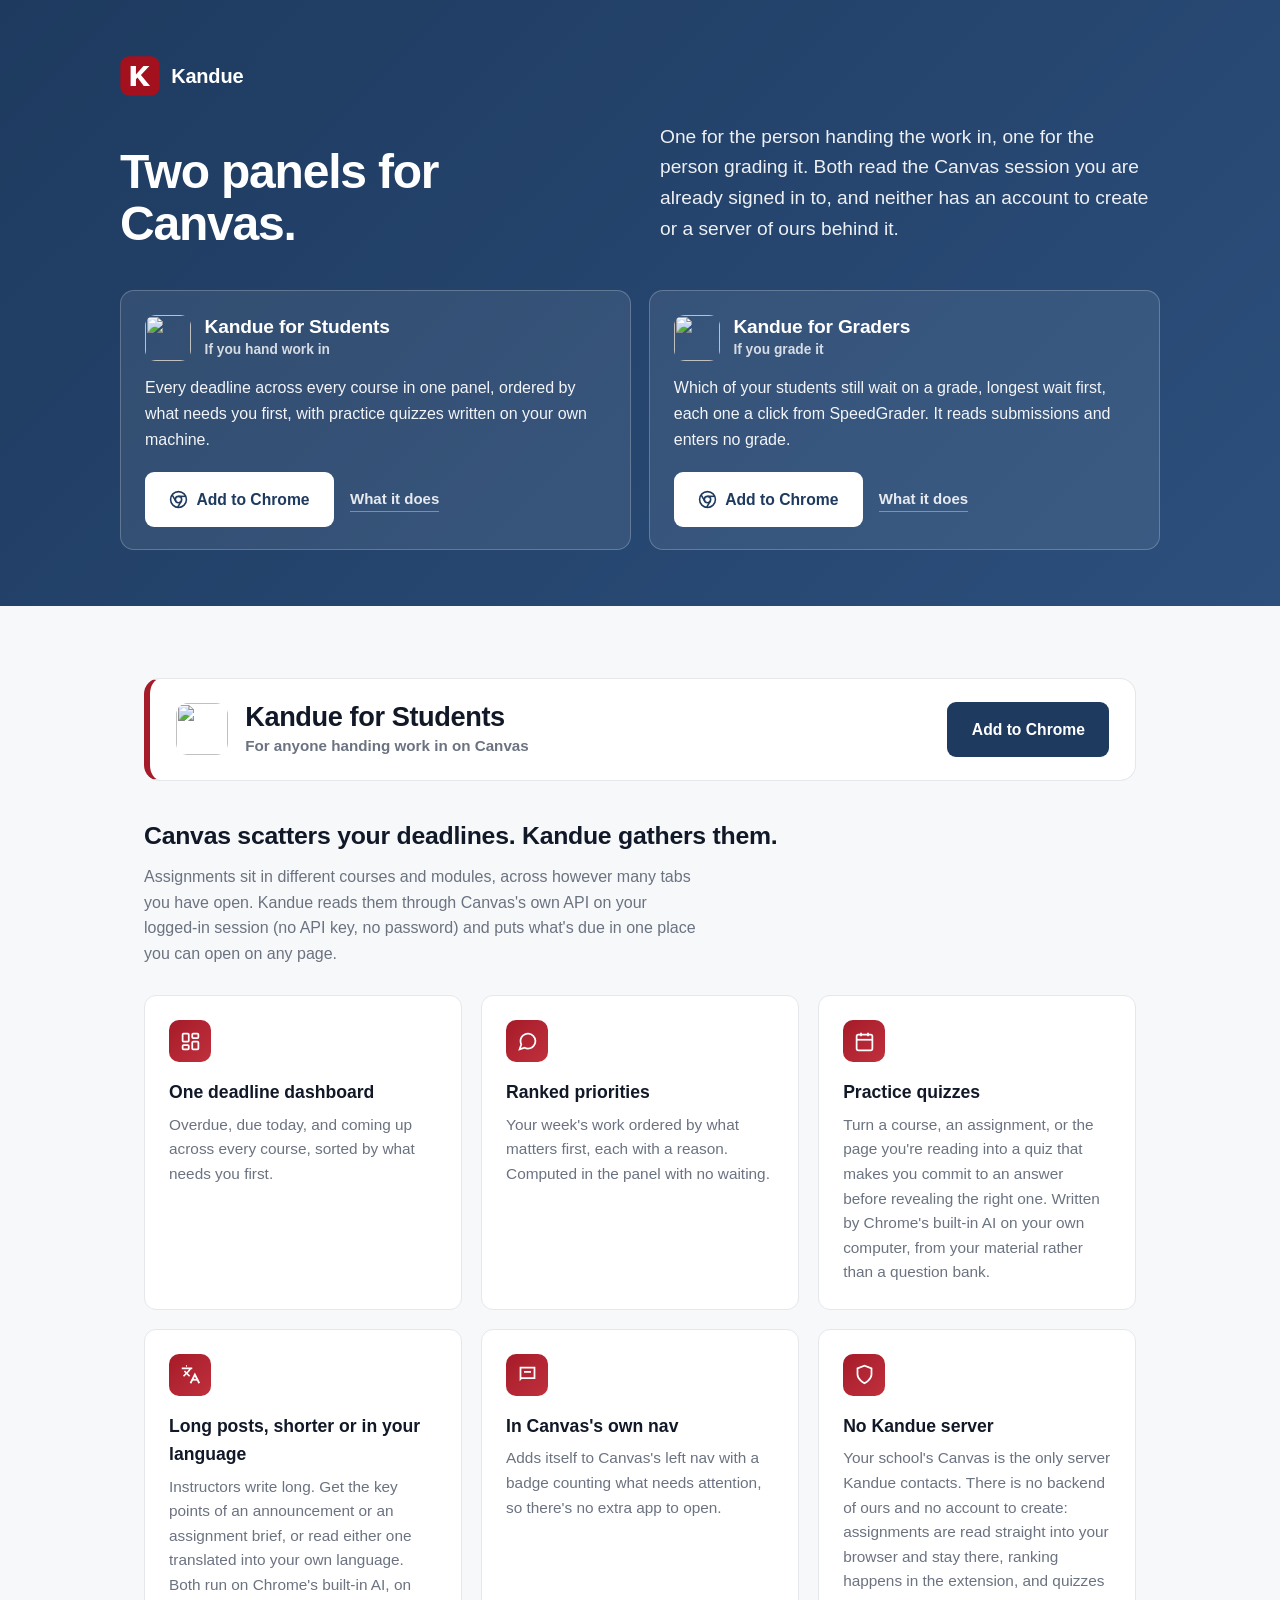
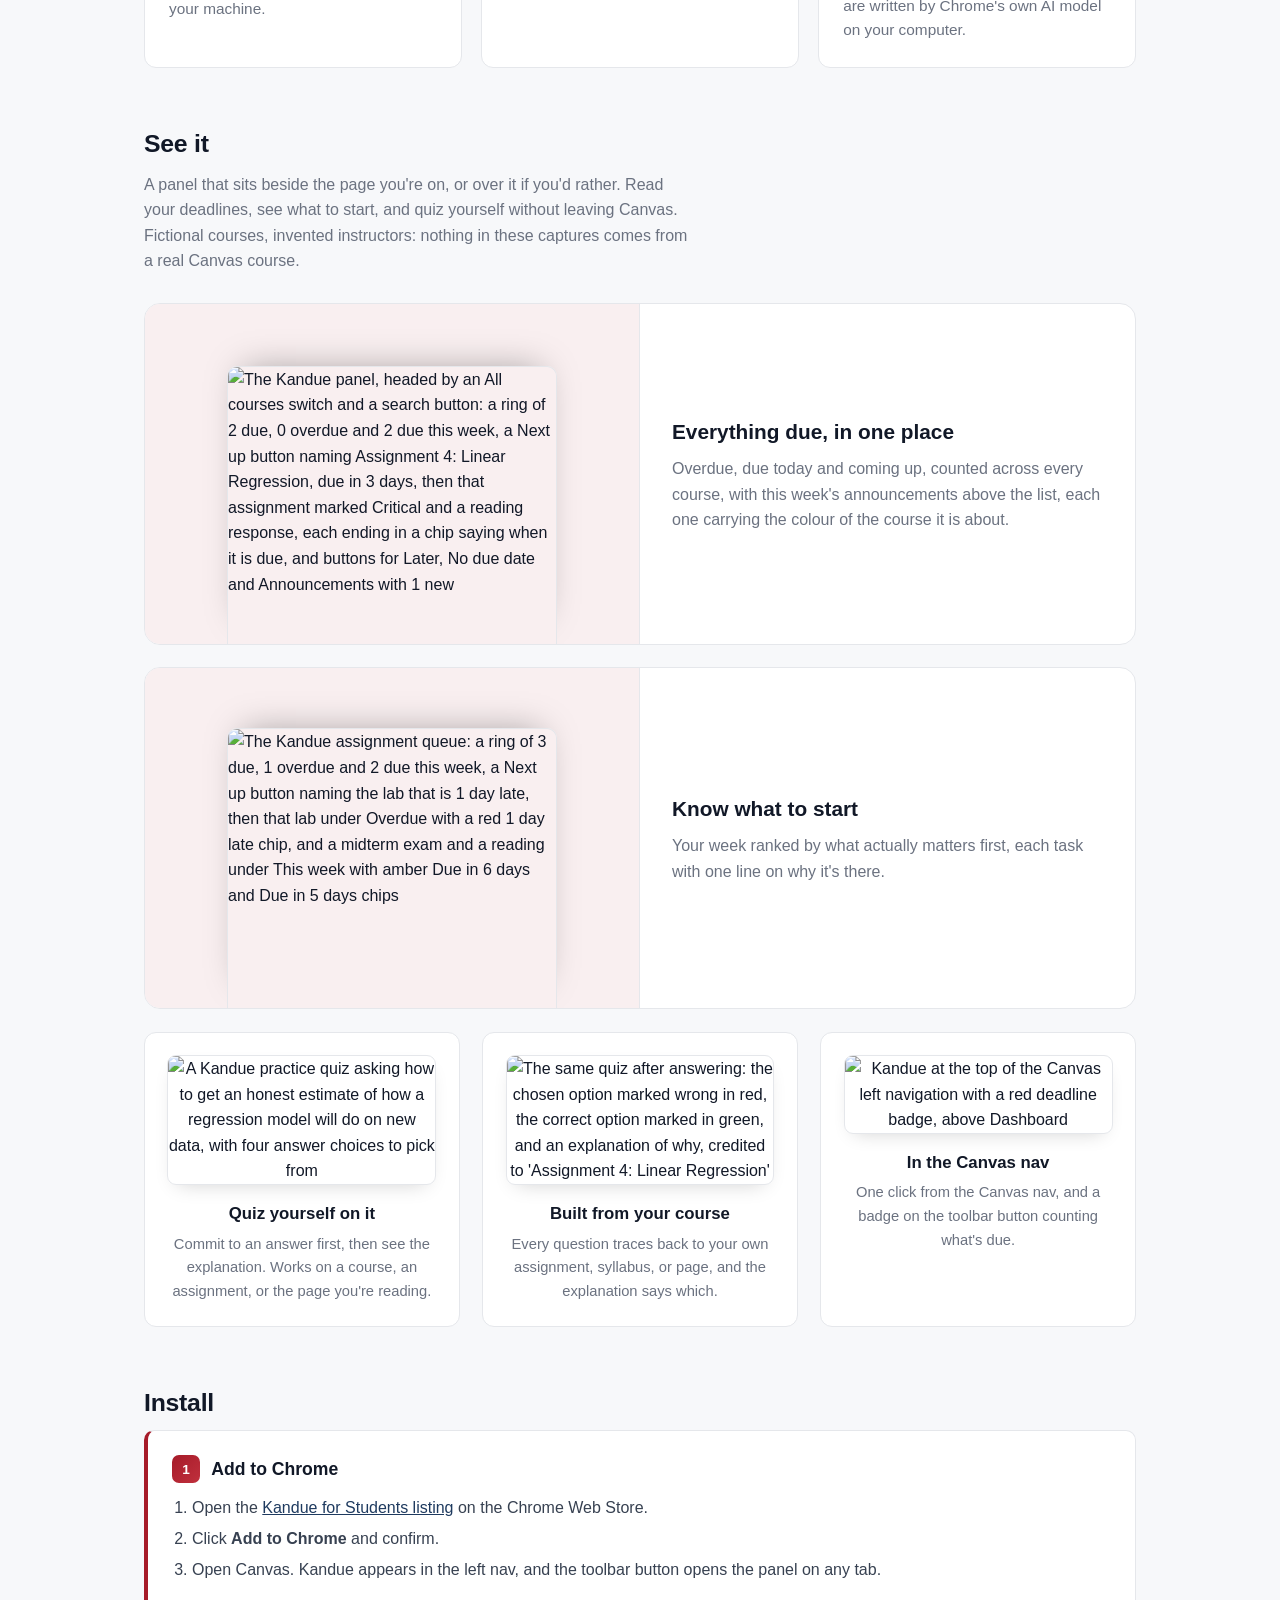
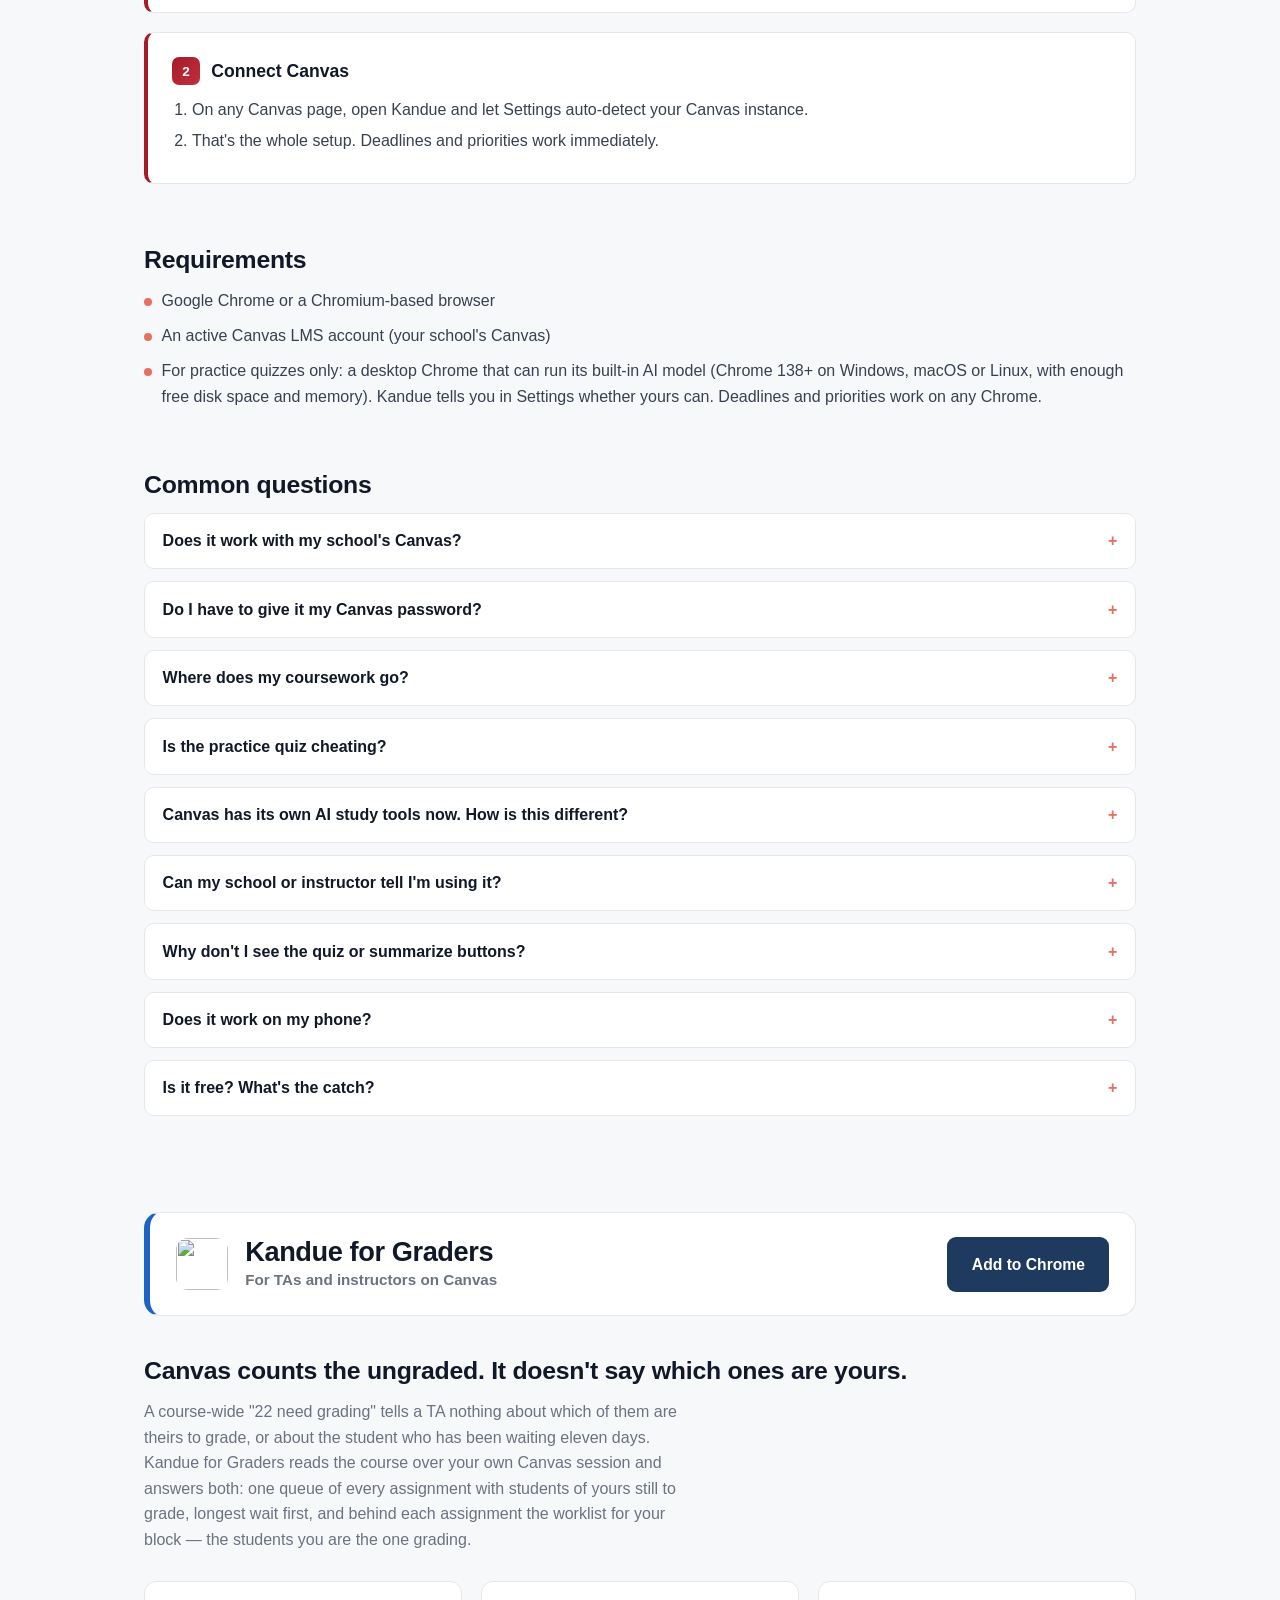
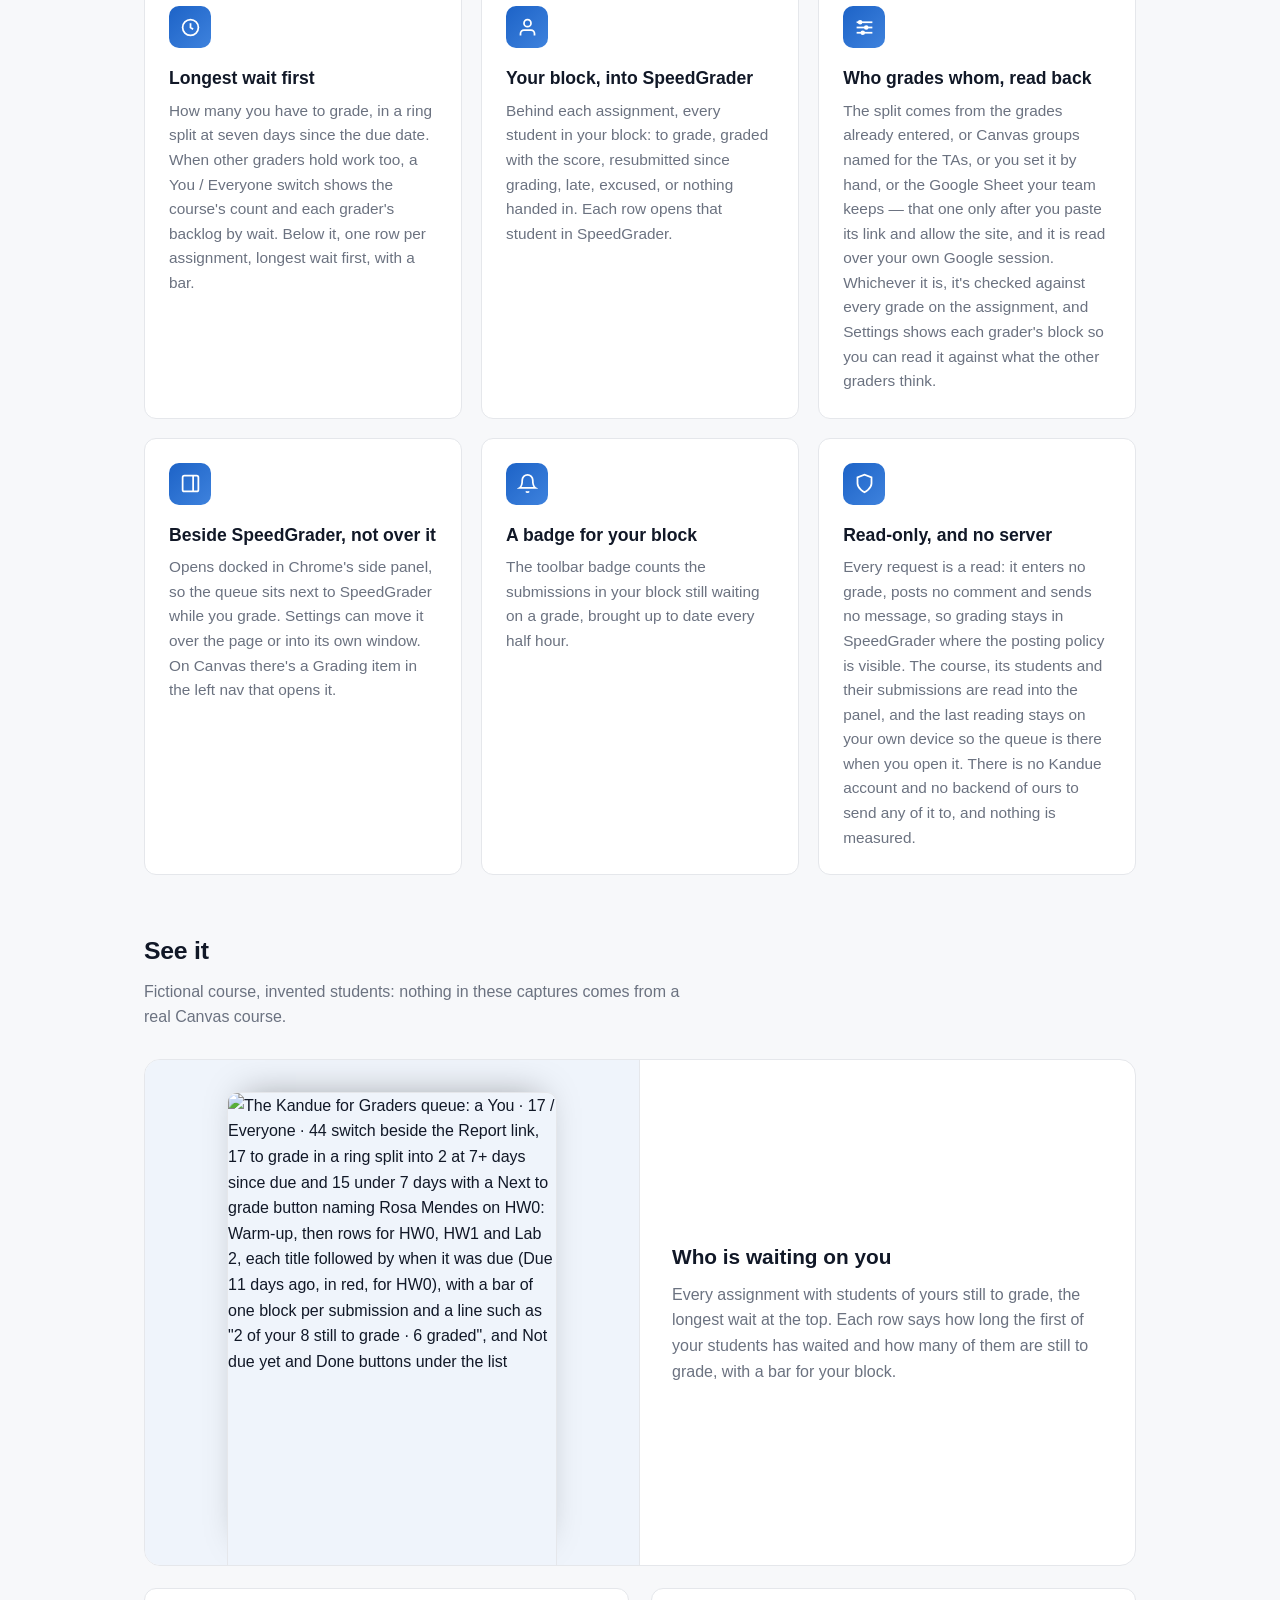
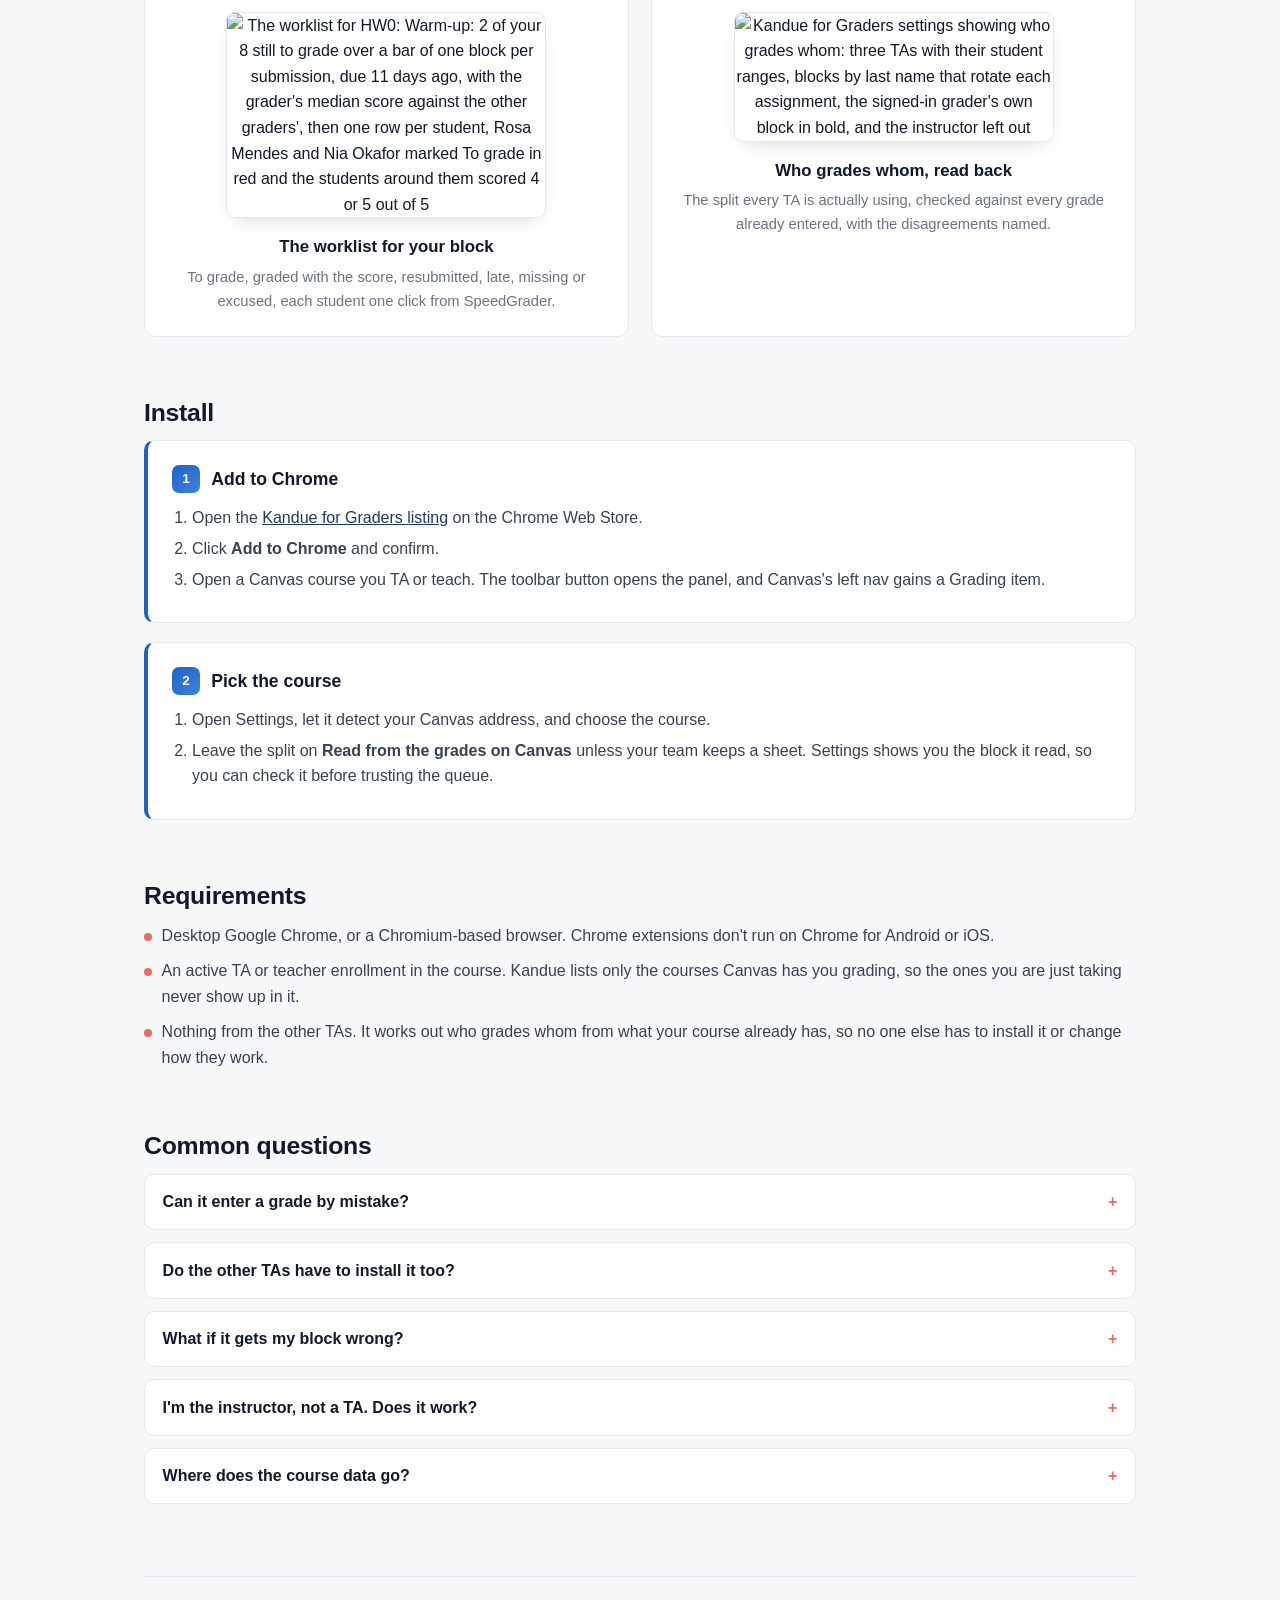
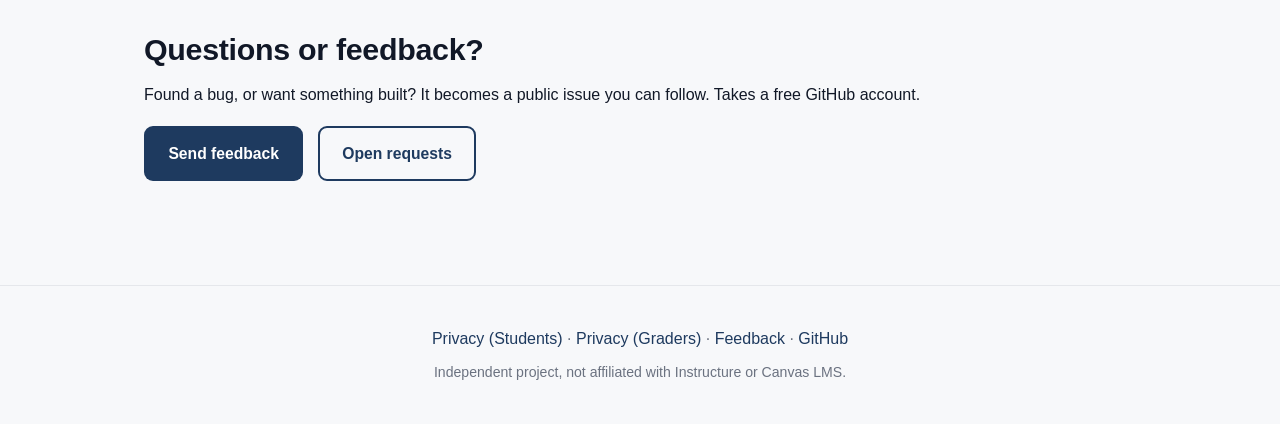
==== docs/index.html @ 6c942c45 "Kandue's own mark is a K, beside the two product caps Co-Authored-By: Claude Opus 5.5 <noreply@anthr" ====
<!DOCTYPE html>
<html lang="en">
<head>
    <meta charset="UTF-8">
    <meta name="viewport" content="width=device-width, initial-scale=1.0">
    <title>Kandue: two panels for Canvas</title>
    <meta name="description" content="Two Chrome extensions for Canvas LMS. Kandue for Students puts every deadline in one panel, ranked, with practice quizzes written by Chrome's built-in AI on your own machine. Kandue for Graders shows a TA which students still wait on a grade, longest wait first. No signup, no API key, and no server of ours.">
    <!-- The family mark, not a product icon: using either product's icon as the
         site's makes the other one the guest. It is a K on the #A3111F both
         store icons ship on; the cap alone read as the students icon.

         SVG first: the PNG is a 128px render of the same file, kept for
         browsers that will not take an SVG favicon, where a 16px tab icon
         downscaled from 128 is a haze either way. -->
    <link rel="icon" href="icon-family.svg?v=9" type="image/svg+xml">
    <link rel="icon" href="icon-family.png?v=9" type="image/png">

    <!-- Social sharing -->
    <meta property="og:type" content="website">
    <meta property="og:title" content="Kandue: two panels for Canvas">
    <meta property="og:description" content="One panel for the student handing work in, one for the TA grading it. Both read your own Canvas session, with no account to create and no server of ours.">
    <!-- og:image must be absolute: scrapers resolve it with no base document, so a
         bare filename silently yields a preview card with no image.
         It is an authored 1200x630 card carrying both panels, not a screenshot:
         scrapers crop to about 1.91:1, so the portrait ss1.png that was here
         previewed as a centre band of the students panel and the site carries
         two products. Regenerate with scripts/site-assets.sh, beside the panel
         captures. -->
    <meta property="og:image" content="https://kandue.app/og-card.png?v=2">
    <meta property="og:image:width" content="1200">
    <meta property="og:image:height" content="630">
    <meta property="og:image:alt" content="The Kandue for Students panel beside the Kandue for Graders panel, under the line: Two panels for Canvas">
    <meta property="og:url" content="https://kandue.app/">
    <meta name="twitter:card" content="summary_large_image">

    <link rel="stylesheet" href="motion.css">
    <style>
        :root {
            --navy: #1E3A5F;
            --navy-2: #2C4F7C;
            --coral: #E86F5F;
            --ink: #111827;
            --muted: #6B7280;
            --line: #E5E7EB;
            --bg: #F7F8FA;
            --card: #FFFFFF;
            --grad: linear-gradient(135deg, #1E3A5F 0%, #2C4F7C 100%);
            /* The two products are told apart by their own icons in the store and
               in Chrome's toolbar, so the page uses the same two colours as its
               only product-level distinction: everything else stays shared, which
               is the true thing about them. */
            --students: #A61B29;
            --graders: #1D63C7;
        }
        * { margin: 0; padding: 0; box-sizing: border-box; }
        html { scroll-behavior: smooth; }
        body {
            font-family: -apple-system, BlinkMacSystemFont, 'Segoe UI', Roboto, 'Helvetica Neue', Arial, sans-serif;
            line-height: 1.6;
            color: var(--ink);
            background: var(--bg);
            -webkit-font-smoothing: antialiased;
        }
        a { color: var(--navy); }
        :focus-visible { outline: 3px solid var(--coral); outline-offset: 2px; border-radius: 4px; }

        /* ── Hero ─────────────────────────────────────────────── */
        .hero {
            background: var(--grad);
            color: #fff;
            padding: 3.5rem 1.5rem 3.5rem;
        }
        .hero-inner { max-width: 1040px; margin: 0 auto; }
        /* Headline and lede share the width rather than stacking in the left
           half, which left the top right of the band empty. */
        .hero-top { display: grid; grid-template-columns: 1fr 1fr; gap: 2.5rem; align-items: end; }
        .brand { display: flex; align-items: center; gap: 0.7rem; margin-bottom: 1.6rem; }
        /* No border-radius: the mark carries its own corners (28 of 128, so 8.75px
           here) and a CSS clip over them cuts the same curve twice. */
        .brand img { width: 40px; height: 40px; }
        .brand span { font-size: 1.25rem; font-weight: 800; letter-spacing: -0.01em; }
        .hero h1 {
            font-size: 3rem;
            font-weight: 800;
            line-height: 1.08;
            letter-spacing: -0.025em;
        }
        .hero .lede { font-size: 1.2rem; opacity: 0.92; max-width: 46ch; padding-bottom: 0.35rem; }

        /* ── The two products ─────────────────────────────────── */
        /* The page's structure is the split itself: a visitor arrives here from
           one of two store listings and the first thing the page owes them is
           which half is theirs. */
        .chooser {
            display: grid; grid-template-columns: 1fr 1fr; gap: 1.1rem;
            margin-top: 2.5rem;
        }
        .pick {
            background: rgba(255,255,255,0.08);
            border: 1px solid rgba(255,255,255,0.22);
            border-radius: 14px; padding: 1.5rem 1.5rem 1.35rem;
            display: flex; flex-direction: column;
        }
        .pick-top { display: flex; align-items: center; gap: 0.85rem; margin-bottom: 0.9rem; }
        .pick-top img { width: 46px; height: 46px; border-radius: 11px; flex-shrink: 0; }
        .pick-name { font-size: 1.2rem; font-weight: 800; letter-spacing: -0.01em; line-height: 1.25; }
        .pick-who { font-size: 0.86rem; opacity: 0.8; font-weight: 600; }
        .pick-line { font-size: 1rem; opacity: 0.94; margin-bottom: 1.25rem; flex-grow: 1; }
        .pick-cta { display: flex; align-items: center; gap: 1rem; flex-wrap: wrap; }
        .pick-more { color: #fff; opacity: 0.88; font-weight: 600; font-size: 0.94rem; text-decoration: none; border-bottom: 1px solid rgba(255,255,255,0.4); }
        .pick-more:hover { opacity: 1; }

        .cta-buttons { display: flex; gap: 0.9rem; flex-wrap: wrap; }
        .btn {
            display: inline-flex; align-items: center; gap: 0.5rem;
            padding: 0.8rem 1.4rem; border-radius: 9px;
            text-decoration: none; font-weight: 700; font-size: 0.98rem;
            transition: transform 0.15s var(--ease), box-shadow 0.15s var(--ease), background 0.15s var(--ease);
            border: 2px solid transparent;
        }
        .btn-primary { background: #fff; color: var(--navy); }
        .btn-primary:hover { transform: translateY(-2px); box-shadow: 0 10px 24px rgba(0,0,0,0.25); }
        .btn-ghost { background: transparent; color: #fff; border-color: rgba(255,255,255,0.5); }
        .btn-ghost:hover { background: rgba(255,255,255,0.1); }
        .btn-solid { background: var(--navy); color: #fff; }
        .btn-solid:hover { transform: translateY(-2px); box-shadow: 0 10px 24px rgba(30,58,95,0.3); }
        .btn-outline { background: transparent; color: var(--navy); border-color: var(--navy); }
        .btn-outline:hover { background: rgba(30,58,95,0.07); }
        .icon { width: 19px; height: 19px; flex-shrink: 0; }

        /* ── Layout ───────────────────────────────────────────── */
        main { max-width: 1040px; margin: 0 auto; padding: 3rem 1.5rem; }
        .section { margin-bottom: 3.5rem; }
        .section > h3 {
            font-size: 1.55rem; font-weight: 800; letter-spacing: -0.01em;
            margin-bottom: 0.5rem; color: var(--ink);
        }
        .section > .sub { color: var(--muted); margin-bottom: 1.8rem; max-width: 62ch; }

        /* A product's own run of the page, opened by a header band carrying its
           icon and its Add to Chrome, so scrolling never leaves you unsure which
           extension the screenshots below belong to. */
        .product { scroll-margin-top: 1rem; padding-top: 1.5rem; margin-bottom: 4.5rem; }
        .product-head {
            display: flex; align-items: center; gap: 1.1rem; flex-wrap: wrap;
            padding: 1.4rem 1.6rem; border-radius: 16px;
            background: var(--card); border: 1px solid var(--line);
            border-left: 6px solid var(--accent);
            margin-bottom: 2.2rem;
        }
        .product-head img { width: 52px; height: 52px; border-radius: 12px; }
        .product-head .titles { flex-grow: 1; min-width: 14rem; }
        .product-head h2 { font-size: 1.7rem; font-weight: 800; letter-spacing: -0.015em; line-height: 1.2; }
        .product-head .who { color: var(--muted); font-weight: 600; font-size: 0.95rem; }
        /* The accent has to survive the head band scrolling off, or the page has
           nothing below it saying which product's screenshots these are. It
           carries into every badge, step and screenshot field inside the run. */
        #students { --accent: var(--students); --accent-2: #C0303D; }
        #graders  { --accent: var(--graders);  --accent-2: #3E82DD; }
        .product .feature .badge,
        .product .step-badge { background: linear-gradient(135deg, var(--accent) 0%, var(--accent-2) 100%); }
        .product .step { border-left-color: var(--accent); }

        /* ── Features ─────────────────────────────────────────── */
        .features { display: grid; grid-template-columns: repeat(auto-fit, minmax(260px, 1fr)); gap: 1.2rem; }
        .feature {
            background: var(--card); border: 1px solid var(--line);
            border-radius: 12px; padding: 1.5rem;
        }
        .feature .badge {
            width: 42px; height: 42px; border-radius: 10px; background: var(--grad);
            display: flex; align-items: center; justify-content: center; margin-bottom: 1rem;
        }
        .feature .badge svg { width: 21px; height: 21px; color: #fff; }
        .feature h4 { font-size: 1.1rem; font-weight: 700; margin-bottom: 0.4rem; color: var(--ink); }
        .feature p { color: var(--muted); font-size: 0.96rem; }

        /* ── Screenshots ──────────────────────────────────────── */
        /* The capture fills a tinted field and runs off the bottom of it, instead
           of floating in white with the caption centred beside it. A panel
           screenshot is portrait and three lines of caption are not, so matching
           the card's height to the image left about 400px of empty white in
           every one of these. Cropping the foot of a panel costs nothing: the
           .shot cards below show each one whole. */
        .shot-feature {
            display: grid; grid-template-columns: 1fr 1fr; align-items: stretch;
            background: var(--card); border: 1px solid var(--line); border-radius: 16px;
            overflow: hidden; margin-bottom: 1.4rem;
        }
        .shot-media {
            background: var(--bg);
            background: color-mix(in srgb, var(--accent) 7%, #fff);
            border-right: 1px solid var(--line);
            display: flex; align-items: flex-end; justify-content: center;
            padding: 2rem 2rem 0; min-height: 340px;
        }
        .shot-media img {
            width: 100%; max-width: 330px; height: auto; display: block;
            border: 1px solid var(--line); border-bottom: 0;
            border-radius: 10px 10px 0 0;
            box-shadow: 0 -12px 34px -16px rgba(0,0,0,0.35);
        }
        .shot-copy { padding: 2rem; align-self: center; }
        .shot-copy h4 { font-size: 1.3rem; font-weight: 800; margin-bottom: 0.5rem; }
        .shot-copy p { color: var(--muted); }
        .shot-grid { display: grid; grid-template-columns: repeat(auto-fit, minmax(280px, 1fr)); gap: 1.4rem; }
        .shot {
            background: var(--card); border: 1px solid var(--line); border-radius: 12px;
            padding: 1.4rem; text-align: center;
        }
        .shot img { width: 100%; height: auto; max-width: 320px; border-radius: 9px; border: 1px solid var(--line); box-shadow: 0 8px 20px -10px rgba(0,0,0,0.2); }
        .shot h4 { font-size: 1.05rem; font-weight: 700; margin: 1rem 0 0.3rem; }
        .shot p { color: var(--muted); font-size: 0.92rem; }

        /* ── Install ──────────────────────────────────────────── */
        .steps { display: grid; gap: 1.2rem; }
        .step {
            background: var(--card); border: 1px solid var(--line); border-left: 4px solid var(--navy);
            border-radius: 10px; padding: 1.5rem;
        }
        .step h4 { display: flex; align-items: center; gap: 0.7rem; font-size: 1.1rem; margin-bottom: 0.7rem; }
        .step-badge {
            display: inline-flex; align-items: center; justify-content: center;
            width: 28px; height: 28px; background: var(--grad); color: #fff;
            border-radius: 7px; font-size: 0.85rem; font-weight: 800; flex-shrink: 0;
        }
        .step ol { margin-left: 1.25rem; color: #374151; }
        .step ol li { margin-bottom: 0.35rem; }
        .step code {
            background: var(--bg); padding: 0.15rem 0.45rem; border-radius: 5px;
            font-family: ui-monospace, 'SF Mono', Monaco, monospace; font-size: 0.85rem;
            color: var(--navy); border: 1px solid var(--line);
        }

        .faq { display: grid; gap: 0.75rem; }
        .faq details { border: 1px solid #e5e7eb; border-radius: 10px; background: #fff; }
        .faq summary { cursor: pointer; padding: 0.9rem 1.1rem; font-weight: 600; color: #111827; list-style: none; }
        .faq summary::-webkit-details-marker { display: none; }
        .faq summary::after { content: "+"; float: right; color: var(--coral); font-weight: 700; }
        .faq details[open] summary::after { content: "\2212"; }
        .faq details[open] summary { border-bottom: 1px solid #f3f4f6; }
        .faq p { padding: 0.9rem 1.1rem; margin: 0; color: #374151; }
        .req { list-style: none; display: grid; gap: 0.6rem; }
        .req li { display: flex; align-items: flex-start; gap: 0.6rem; color: #374151; }
        /* Top-aligned, not centred: these items wrap to two lines, and a dot
           floating beside the middle of a wrapped line reads as unattached. */
        .req li::before { content: ""; width: 8px; height: 8px; border-radius: 50%; background: var(--coral); flex-shrink: 0; margin-top: 0.62em; }

        .closing { border-top: 1px solid var(--line); padding-top: 3rem; }
        .closing h2 { font-size: 1.9rem; font-weight: 800; letter-spacing: -0.01em; margin-bottom: 0.5rem; }

        .footer { text-align: center; padding: 2.5rem 1.5rem; color: var(--muted); border-top: 1px solid var(--line); }
        .footer a { color: var(--navy); text-decoration: none; }
        .footer a:hover { text-decoration: underline; }
        .footer .disclaimer { margin-top: 0.6rem; font-size: 0.88rem; }

        @media (max-width: 820px) {
            .hero h1 { font-size: 2.2rem; }
            .hero-top { grid-template-columns: 1fr; gap: 1rem; align-items: start; }
            .chooser { grid-template-columns: 1fr; }
            .shot-feature { grid-template-columns: 1fr; }
            .shot-media { border-right: 0; border-bottom: 1px solid var(--line); }
            .product-head { padding: 1.2rem; }
        }
        @media (prefers-reduced-motion: reduce) {
            html { scroll-behavior: auto; }
            * { transition: none !important; }
        }
    </style>
</head>
<body>
    <header class="hero">
        <div class="hero-inner">
            <div class="brand">
                <!-- ?v=1 is a cache key, not a version: Cloudflare had cached a 404
                     for this path from before the file existed, with a four-hour TTL, so
                     the first deploy that referenced it served a broken mark to everyone.
                     A new asset here needs a new query, or a purge. -->
                <img src="icon-family.svg?v=9" alt="" width="40" height="40">
                <span>Kandue</span>
            </div>
            <div class="hero-top">
                <h1>Two panels for Canvas.</h1>
                <p class="lede">One for the person handing the work in, one for the person grading it. Both read the Canvas session you are already signed in to, and neither has an account to create or a server of ours behind it.</p>
            </div>

            <div class="chooser">
                <div class="pick">
                    <div class="pick-top">
                        <img src="icon.png?v=4" alt="" width="46" height="46">
                        <div>
                            <div class="pick-name">Kandue for Students</div>
                            <div class="pick-who">If you hand work in</div>
                        </div>
                    </div>
                    <p class="pick-line">Every deadline across every course in one panel, ordered by what needs you first, with practice quizzes written on your own machine.</p>
                    <div class="pick-cta">
                        <a class="btn btn-primary" href="https://chromewebstore.google.com/detail/plodbfednbjngcmckbcilgpkhgijgado">
                            <svg class="icon" viewBox="0 0 24 24" fill="none" stroke="currentColor" stroke-width="2"><circle cx="12" cy="12" r="10"></circle><circle cx="12" cy="12" r="4"></circle><line x1="21.17" y1="8" x2="12" y2="8"></line><line x1="3.95" y1="6.06" x2="8.54" y2="14"></line><line x1="10.88" y1="21.94" x2="15.46" y2="14"></line></svg>
                            Add to Chrome
                        </a>
                        <a class="pick-more" href="#students">What it does</a>
                    </div>
                </div>

                <div class="pick">
                    <div class="pick-top">
                        <img src="icon-graders.png?v=6" alt="" width="46" height="46">
                        <div>
                            <div class="pick-name">Kandue for Graders</div>
                            <div class="pick-who">If you grade it</div>
                        </div>
                    </div>
                    <p class="pick-line">Which of your students still wait on a grade, longest wait first, each one a click from SpeedGrader. It reads submissions and enters no grade.</p>
                    <div class="pick-cta">
                        <a class="btn btn-primary" href="https://chromewebstore.google.com/detail/jimgnnnfaicmhhjlpgdejbnajbhjokdp">
                            <svg class="icon" viewBox="0 0 24 24" fill="none" stroke="currentColor" stroke-width="2"><circle cx="12" cy="12" r="10"></circle><circle cx="12" cy="12" r="4"></circle><line x1="21.17" y1="8" x2="12" y2="8"></line><line x1="3.95" y1="6.06" x2="8.54" y2="14"></line><line x1="10.88" y1="21.94" x2="15.46" y2="14"></line></svg>
                            Add to Chrome
                        </a>
                        <a class="pick-more" href="#graders">What it does</a>
                    </div>
                </div>
            </div>
        </div>
    </header>

    <main>
        <!-- ══ Kandue for Students ══════════════════════════════ -->
        <div class="product" id="students">
            <div class="product-head">
                <img src="icon.png?v=4" alt="" width="52" height="52">
                <div class="titles">
                    <h2>Kandue for Students</h2>
                    <div class="who">For anyone handing work in on Canvas</div>
                </div>
                <a class="btn btn-solid" href="https://chromewebstore.google.com/detail/plodbfednbjngcmckbcilgpkhgijgado">Add to Chrome</a>
            </div>

            <section class="section">
                <h3>Canvas scatters your deadlines. Kandue gathers them.</h3>
                <p class="sub">Assignments sit in different courses and modules, across however many tabs you have open. Kandue reads them through Canvas's own API on your logged-in session (no API key, no password) and puts what's due in one place you can open on any page.</p>
                <div class="features">
                    <div class="feature">
                        <div class="badge"><svg viewBox="0 0 24 24" fill="none" stroke="currentColor" stroke-width="2"><rect x="3" y="3" width="7" height="9" rx="1"></rect><rect x="14" y="3" width="7" height="5" rx="1"></rect><rect x="14" y="12" width="7" height="9" rx="1"></rect><rect x="3" y="16" width="7" height="5" rx="1"></rect></svg></div>
                        <h4>One deadline dashboard</h4>
                        <p>Overdue, due today, and coming up across every course, sorted by what needs you first.</p>
                    </div>
                    <div class="feature">
                        <div class="badge"><svg viewBox="0 0 24 24" fill="none" stroke="currentColor" stroke-width="2"><path d="M21 11.5a8.38 8.38 0 0 1-.9 3.8 8.5 8.5 0 0 1-7.6 4.7 8.38 8.38 0 0 1-3.8-.9L3 21l1.9-5.7a8.38 8.38 0 0 1-.9-3.8 8.5 8.5 0 0 1 4.7-7.6 8.38 8.38 0 0 1 3.8-.9h.5a8.48 8.48 0 0 1 8 8v.5z"></path></svg></div>
                        <h4>Ranked priorities</h4>
                        <p>Your week's work ordered by what matters first, each with a reason. Computed in the panel with no waiting.</p>
                    </div>
                    <div class="feature">
                        <div class="badge"><svg viewBox="0 0 24 24" fill="none" stroke="currentColor" stroke-width="2"><rect x="3" y="4" width="18" height="18" rx="2"></rect><line x1="16" y1="2" x2="16" y2="6"></line><line x1="8" y1="2" x2="8" y2="6"></line><line x1="3" y1="10" x2="21" y2="10"></line></svg></div>
                        <h4>Practice quizzes</h4>
                        <p>Turn a course, an assignment, or the page you're reading into a quiz that makes you commit to an answer before revealing the right one. Written by Chrome's built-in AI on your own computer, from your material rather than a question bank.</p>
                    </div>
                    <div class="feature">
                        <div class="badge"><svg viewBox="0 0 24 24" fill="none" stroke="currentColor" stroke-width="2"><path d="M5 8l6 6"></path><path d="M4 14l6-6 2-3"></path><path d="M2 5h12"></path><path d="M7 2h1"></path><path d="M22 22l-5-10-5 10"></path><path d="M14 18h6"></path></svg></div>
                        <h4>Long posts, shorter or in your language</h4>
                        <p>Instructors write long. Get the key points of an announcement or an assignment brief, or read either one translated into your own language. Both run on Chrome's built-in AI, on your machine.</p>
                    </div>
                    <div class="feature">
                        <div class="badge"><svg viewBox="0 0 24 24" fill="none" stroke="currentColor" stroke-width="2"><path d="M4 4h16v12H5.17L4 17.17V4z"></path><line x1="8" y1="9" x2="16" y2="9"></line></svg></div>
                        <h4>In Canvas's own nav</h4>
                        <p>Adds itself to Canvas's left nav with a badge counting what needs attention, so there's no extra app to open.</p>
                    </div>
                    <div class="feature">
                        <div class="badge"><svg viewBox="0 0 24 24" fill="none" stroke="currentColor" stroke-width="2"><path d="M12 22s8-4 8-10V5l-8-3-8 3v7c0 6 8 10 8 10z"></path></svg></div>
                        <h4>No Kandue server</h4>
                        <p>Your school's Canvas is the only server Kandue contacts. There is no backend of ours and no account to create: assignments are read straight into your browser and stay there, ranking happens in the extension, and quizzes are written by Chrome's own AI model on your computer.</p>
                    </div>
                </div>
            </section>

            <section class="section">
                <h3>See it</h3>
                <p class="sub">A panel that sits beside the page you're on, or over it if you'd rather. Read your deadlines, see what to start, and quiz yourself without leaving Canvas. Fictional courses, invented instructors: nothing in these captures comes from a real Canvas course.</p>

                <div class="shot-feature">
                    <!-- ?v= is the edge cache key (see the brand mark): these files were
                         replaced in place, and Cloudflare holds them for four hours. -->
                    <div class="shot-media"><img src="ss1.png?v=17" width="1120" height="946" alt="The Kandue panel, headed by an All courses switch and a search button: a ring of 2 due, 0 overdue and 2 due this week, a Next up button naming Assignment 4: Linear Regression, due in 3 days, then that assignment marked Critical and a reading response, each ending in a chip saying when it is due, and buttons for Later, No due date and Announcements with 1 new" loading="lazy" decoding="async"></div>
                    <div class="shot-copy">
                        <h4>Everything due, in one place</h4>
                        <p>Overdue, due today and coming up, counted across every course, with this week's announcements above the list, each one carrying the colour of the course it is about.</p>
                    </div>
                </div>

                <div class="shot-feature">
                    <div class="shot-media"><img src="ss-priorities.png?v=17" width="560" height="476" alt="The Kandue assignment queue: a ring of 3 due, 1 overdue and 2 due this week, a Next up button naming the lab that is 1 day late, then that lab under Overdue with a red 1 day late chip, and a midterm exam and a reading under This week with amber Due in 6 days and Due in 5 days chips" loading="lazy" decoding="async"></div>
                    <div class="shot-copy">
                        <h4>Know what to start</h4>
                        <p>Your week ranked by what actually matters first, each task with one line on why it's there.</p>
                    </div>
                </div>

                <div class="shot-grid">
                    <div class="shot">
                        <img src="ss-quiz.png?v=10" width="560" height="700" alt="A Kandue practice quiz asking how to get an honest estimate of how a regression model will do on new data, with four answer choices to pick from" loading="lazy" decoding="async">
                        <h4>Quiz yourself on it</h4>
                        <p>Commit to an answer first, then see the explanation. Works on a course, an assignment, or the page you're reading.</p>
                    </div>
                    <div class="shot">
                        <img src="ss-quiz-reveal.png?v=10" width="560" height="700" alt="The same quiz after answering: the chosen option marked wrong in red, the correct option marked in green, and an explanation of why, credited to 'Assignment 4: Linear Regression'" loading="lazy" decoding="async">
                        <h4>Built from your course</h4>
                        <p>Every question traces back to your own assignment, syllabus, or page, and the explanation says which.</p>
                    </div>
                    <div class="shot">
                        <img src="ss4.png?v=4" width="578" height="532" alt="Kandue at the top of the Canvas left navigation with a red deadline badge, above Dashboard" loading="lazy" decoding="async">
                        <h4>In the Canvas nav</h4>
                        <p>One click from the Canvas nav, and a badge on the toolbar button counting what's due.</p>
                    </div>
                </div>
            </section>

            <section class="section">
                <h3>Install</h3>
                <div class="steps">
                    <div class="step">
                        <h4><span class="step-badge">1</span> Add to Chrome</h4>
                        <ol>
                            <li>Open the <a href="https://chromewebstore.google.com/detail/plodbfednbjngcmckbcilgpkhgijgado">Kandue for Students listing</a> on the Chrome Web Store.</li>
                            <li>Click <strong>Add to Chrome</strong> and confirm.</li>
                            <li>Open Canvas. Kandue appears in the left nav, and the toolbar button opens the panel on any tab.</li>
                        </ol>
                    </div>
                    <div class="step">
                        <h4><span class="step-badge">2</span> Connect Canvas</h4>
                        <ol>
                            <li>On any Canvas page, open Kandue and let Settings auto-detect your Canvas instance.</li>
                            <li>That's the whole setup. Deadlines and priorities work immediately.</li>
                        </ol>
                    </div>
                </div>
            </section>

            <section class="section">
                <h3>Requirements</h3>
                <ul class="req">
                    <li>Google Chrome or a Chromium-based browser</li>
                    <li>An active Canvas LMS account (your school's Canvas)</li>
                    <li>For practice quizzes only: a desktop Chrome that can run its built-in AI model (Chrome 138+ on Windows, macOS or Linux, with enough free disk space and memory). Kandue tells you in Settings whether yours can. Deadlines and priorities work on any Chrome.</li>
                </ul>
            </section>

            <section class="section">
                <h3>Common questions</h3>
                <div class="faq">
                    <details>
                        <summary>Does it work with my school's Canvas?</summary>
                        <p>If your Canvas lives on a <code>.edu</code> address or on <code>instructure.com</code>, yes, Kandue detects it automatically. If your school uses its own domain, you can enter it in Settings and grant access to that one site. Kandue works with the login you already have, so there's no separate account and no API key to request.</p>
                    </details>
                    <details>
                        <summary>Do I have to give it my Canvas password?</summary>
                        <p>No, and there is no way to. Kandue reads Canvas through your browser's existing logged-in session, the same way the Canvas site itself does. It never sees your password, and there's no API key to generate.</p>
                    </details>
                    <details>
                        <summary>Where does my coursework go?</summary>
                        <p>Nowhere. It's read from your school's Canvas into your browser and stays there. There is no Kandue server and no account to create, because the extension is the whole product. The AI features run on a model inside Chrome, on your own computer, so even those send nothing. Full detail in the <a href="privacy.html">privacy policy</a>.</p>
                    </details>
                    <details>
                        <summary>Is the practice quiz cheating?</summary>
                        <p>No, and it can't become that. Questions come only from learning material: a syllabus, an assignment description, or the page you're reading. The code never calls the Canvas endpoint that holds real quiz questions, so there is nothing to point it at. It writes practice questions on the subject for you to test yourself against.</p>
                    </details>
                    <details>
                        <summary>Canvas has its own AI study tools now. How is this different?</summary>
                        <p>Instructure sells AI-generated flashcards and practice quizzes, but only in its top Canvas tier, so having them is a purchase your school either made or didn't, and not something you can turn on. Kandue's practice quizzes work whatever tier your school is on, they are written on your own computer rather than on a vendor's servers, and they cost nothing.</p>
                    </details>
                    <details>
                        <summary>Can my school or instructor tell I'm using it?</summary>
                        <p>Kandue makes the same kind of requests to Canvas that your browser already makes when you use the site, so there is no Kandue-specific reporting. It sends nothing to us, because there's nowhere to send it, and it never writes to Canvas either.</p>
                    </details>
                    <details>
                        <summary>Why don't I see the quiz or summarize buttons?</summary>
                        <p>Those run on Chrome's built-in AI model, which needs a desktop Chrome with room to store the model (roughly 22GB free space, and either a 4GB+ graphics card or 16GB of RAM). Kandue checks and tells you in Settings, and hides the buttons instead of showing ones that fail. Your deadlines and priorities work on any Chrome regardless.</p>
                    </details>
                    <details>
                        <summary>Does it work on my phone?</summary>
                        <p>Not yet. Chrome extensions don't run on Chrome for Android or iOS, and Kandue is a desktop browser extension.</p>
                    </details>
                    <details>
                        <summary>Is it free? What's the catch?</summary>
                        <p>Free, with no paid tier and no ads. There's no server to run and no inference to pay for, which is exactly why it can stay that way.</p>
                    </details>
                </div>
            </section>
        </div>

        <!-- ══ Kandue for Graders ═══════════════════════════════ -->
        <div class="product" id="graders">
            <div class="product-head">
                <img src="icon-graders.png?v=6" alt="" width="52" height="52">
                <div class="titles">
                    <h2>Kandue for Graders</h2>
                    <div class="who">For TAs and instructors on Canvas</div>
                </div>
                <a class="btn btn-solid" href="https://chromewebstore.google.com/detail/jimgnnnfaicmhhjlpgdejbnajbhjokdp">Add to Chrome</a>
            </div>

            <section class="section">
                <h3>Canvas counts the ungraded. It doesn't say which ones are yours.</h3>
                <p class="sub">A course-wide "22 need grading" tells a TA nothing about which of them are theirs to grade, or about the student who has been waiting eleven days. Kandue for Graders reads the course over your own Canvas session and answers both: one queue of every assignment with students of yours still to grade, longest wait first, and behind each assignment the worklist for your block &mdash; the students you are the one grading.</p>
                <div class="features">
                    <div class="feature">
                        <div class="badge"><svg viewBox="0 0 24 24" fill="none" stroke="currentColor" stroke-width="2"><circle cx="12" cy="12" r="9"></circle><polyline points="12 7 12 12 15 14"></polyline></svg></div>
                        <h4>Longest wait first</h4>
                        <p>How many you have to grade, in a ring split at seven days since the due date. When other graders hold work too, a You / Everyone switch shows the course's count and each grader's backlog by wait. Below it, one row per assignment, longest wait first, with a bar.</p>
                    </div>
                    <div class="feature">
                        <div class="badge"><svg viewBox="0 0 24 24" fill="none" stroke="currentColor" stroke-width="2"><path d="M20 21v-2a4 4 0 0 0-4-4H8a4 4 0 0 0-4 4v2"></path><circle cx="12" cy="7" r="4"></circle></svg></div>
                        <h4>Your block, into SpeedGrader</h4>
                        <p>Behind each assignment, every student in your block: to grade, graded with the score, resubmitted since grading, late, excused, or nothing handed in. Each row opens that student in SpeedGrader.</p>
                    </div>
                    <div class="feature">
                        <div class="badge"><svg viewBox="0 0 24 24" fill="none" stroke="currentColor" stroke-width="2"><path d="M3 6h18"></path><path d="M3 12h18"></path><path d="M3 18h18"></path><circle cx="7" cy="6" r="1.6" fill="currentColor"></circle><circle cx="14" cy="12" r="1.6" fill="currentColor"></circle><circle cx="10" cy="18" r="1.6" fill="currentColor"></circle></svg></div>
                        <h4>Who grades whom, read back</h4>
                        <p>The split comes from the grades already entered, or Canvas groups named for the TAs, or you set it by hand, or the Google Sheet your team keeps &mdash; that one only after you paste its link and allow the site, and it is read over your own Google session. Whichever it is, it's checked against every grade on the assignment, and Settings shows each grader's block so you can read it against what the other graders think.</p>
                    </div>
                    <div class="feature">
                        <div class="badge"><svg viewBox="0 0 24 24" fill="none" stroke="currentColor" stroke-width="2"><rect x="3" y="3" width="18" height="18" rx="2"></rect><line x1="15" y1="3" x2="15" y2="21"></line></svg></div>
                        <h4>Beside SpeedGrader, not over it</h4>
                        <p>Opens docked in Chrome's side panel, so the queue sits next to SpeedGrader while you grade. Settings can move it over the page or into its own window. On Canvas there's a Grading item in the left nav that opens it.</p>
                    </div>
                    <div class="feature">
                        <div class="badge"><svg viewBox="0 0 24 24" fill="none" stroke="currentColor" stroke-width="2"><path d="M18 8A6 6 0 0 0 6 8c0 7-3 9-3 9h18s-3-2-3-9"></path><path d="M13.73 21a2 2 0 0 1-3.46 0"></path></svg></div>
                        <h4>A badge for your block</h4>
                        <p>The toolbar badge counts the submissions in your block still waiting on a grade, brought up to date every half hour.</p>
                    </div>
                    <div class="feature">
                        <div class="badge"><svg viewBox="0 0 24 24" fill="none" stroke="currentColor" stroke-width="2"><path d="M12 22s8-4 8-10V5l-8-3-8 3v7c0 6 8 10 8 10z"></path></svg></div>
                        <h4>Read-only, and no server</h4>
                        <p>Every request is a read: it enters no grade, posts no comment and sends no message, so grading stays in SpeedGrader where the posting policy is visible. The course, its students and their submissions are read into the panel, and the last reading stays on your own device so the queue is there when you open it. There is no Kandue account and no backend of ours to send any of it to, and nothing is measured.</p>
                    </div>
                </div>
            </section>

            <section class="section">
                <h3>See it</h3>
                <p class="sub">Fictional course, invented students: nothing in these captures comes from a real Canvas course.</p>

                <div class="shot-feature">
                    <div class="shot-media"><img src="ss-grading-queue.png?v=22" width="560" height="806" alt="The Kandue for Graders queue: a You · 17 / Everyone · 44 switch beside the Report link, 17 to grade in a ring split into 2 at 7+ days since due and 15 under 7 days with a Next to grade button naming Rosa Mendes on HW0: Warm-up, then rows for HW0, HW1 and Lab 2, each title followed by when it was due (Due 11 days ago, in red, for HW0), with a bar of one block per submission and a line such as &quot;2 of your 8 still to grade · 6 graded&quot;, and Not due yet and Done buttons under the list" loading="lazy" decoding="async"></div>
                    <div class="shot-copy">
                        <h4>Who is waiting on you</h4>
                        <p>Every assignment with students of yours still to grade, the longest wait at the top. Each row says how long the first of your students has waited and how many of them are still to grade, with a bar for your block.</p>
                    </div>
                </div>

                <div class="shot-grid">
                    <div class="shot">
                        <img src="ss-grading-work.png?v=21" width="560" height="820" alt="The worklist for HW0: Warm-up: 2 of your 8 still to grade over a bar of one block per submission, due 11 days ago, with the grader's median score against the other graders', then one row per student, Rosa Mendes and Nia Okafor marked To grade in red and the students around them scored 4 or 5 out of 5" loading="lazy" decoding="async">
                        <h4>The worklist for your block</h4>
                        <p>To grade, graded with the score, resubmitted, late, missing or excused, each student one click from SpeedGrader.</p>
                    </div>
                    <div class="shot">
                        <img src="ss-grading-split.png?v=23" width="560" height="920" alt="Kandue for Graders settings showing who grades whom: three TAs with their student ranges, blocks by last name that rotate each assignment, the signed-in grader's own block in bold, and the instructor left out" loading="lazy" decoding="async">
                        <h4>Who grades whom, read back</h4>
                        <p>The split every TA is actually using, checked against every grade already entered, with the disagreements named.</p>
                    </div>
                </div>
            </section>

            <section class="section">
                <h3>Install</h3>
                <div class="steps">
                    <div class="step">
                        <h4><span class="step-badge">1</span> Add to Chrome</h4>
                        <ol>
                            <li>Open the <a href="https://chromewebstore.google.com/detail/jimgnnnfaicmhhjlpgdejbnajbhjokdp">Kandue for Graders listing</a> on the Chrome Web Store.</li>
                            <li>Click <strong>Add to Chrome</strong> and confirm.</li>
                            <li>Open a Canvas course you TA or teach. The toolbar button opens the panel, and Canvas's left nav gains a Grading item.</li>
                        </ol>
                    </div>
                    <div class="step">
                        <h4><span class="step-badge">2</span> Pick the course</h4>
                        <ol>
                            <li>Open Settings, let it detect your Canvas address, and choose the course.</li>
                            <li>Leave the split on <strong>Read from the grades on Canvas</strong> unless your team keeps a sheet. Settings shows you the block it read, so you can check it before trusting the queue.</li>
                        </ol>
                    </div>
                </div>
            </section>

            <section class="section">
                <h3>Requirements</h3>
                <ul class="req">
                    <li>Desktop Google Chrome, or a Chromium-based browser. Chrome extensions don't run on Chrome for Android or iOS.</li>
                    <li>An active TA or teacher enrollment in the course. Kandue lists only the courses Canvas has you grading, so the ones you are just taking never show up in it.</li>
                    <li>Nothing from the other TAs. It works out who grades whom from what your course already has, so no one else has to install it or change how they work.</li>
                </ul>
            </section>

            <section class="section">
                <h3>Common questions</h3>
                <div class="faq">
                    <details>
                        <summary>Can it enter a grade by mistake?</summary>
                        <p>No. Every request it makes to Canvas is a read. There is no code path that enters a grade, posts a comment or sends a message, so the worst it can do is show you a stale queue. Grading happens in SpeedGrader, where your course's posting policy still applies.</p>
                    </details>
                    <details>
                        <summary>Do the other TAs have to install it too?</summary>
                        <p>No. It works out who grades whom from what is already on Canvas: the grades entered so far, Canvas groups named for the TAs, or a sheet your team keeps if you point it at one. Nobody else has to change anything.</p>
                    </details>
                    <details>
                        <summary>What if it gets my block wrong?</summary>
                        <p>It checks whatever split it read against every grade already entered on the assignment and tells you how many rows agree, so a wrong block shows up as a disagreement rather than a quietly short queue. A student in your block that another grader already graded is flagged in the worklist. You can also set the split by hand in Settings.</p>
                    </details>
                    <details>
                        <summary>I'm the instructor, not a TA. Does it work?</summary>
                        <p>Yes. It reads your teacher enrollments the same way it reads TA ones. With one grader on the course, your block is the whole class.</p>
                    </details>
                    <details>
                        <summary>Where does the course data go?</summary>
                        <p>Into the panel and nowhere else. Students, submissions and grades are read from your school's Canvas over your own session and held while the panel is open, plus the last reading kept on your device so the queue is on screen when you open it. There's no account and no backend. Full detail in the <a href="privacy-graders.html">privacy policy for graders</a>.</p>
                    </details>
                </div>
            </section>
        </div>

        <section class="section closing">
            <h2>Questions or feedback?</h2>
            <p>Found a bug, or want something built? It becomes a public issue you can follow. Takes a free GitHub account.</p>
            <div class="cta-buttons" style="margin-top: 1.2rem;">
                <a class="btn btn-solid" href="feedback.html">Send feedback</a>
                <a class="btn btn-outline" href="https://github.com/nevescloud/kandue-public/issues">Open requests</a>
            </div>
        </section>
    </main>

    <footer class="footer">
        <p>
            <a href="privacy.html">Privacy (Students)</a> ·
            <a href="privacy-graders.html">Privacy (Graders)</a> ·
            <a href="feedback.html">Feedback</a> ·
            <a href="https://github.com/nevescloud/kandue-public">GitHub</a>
        </p>
        <p class="disclaimer">Independent project, not affiliated with Instructure or Canvas LMS.</p>
    </footer>
</body>
</html>
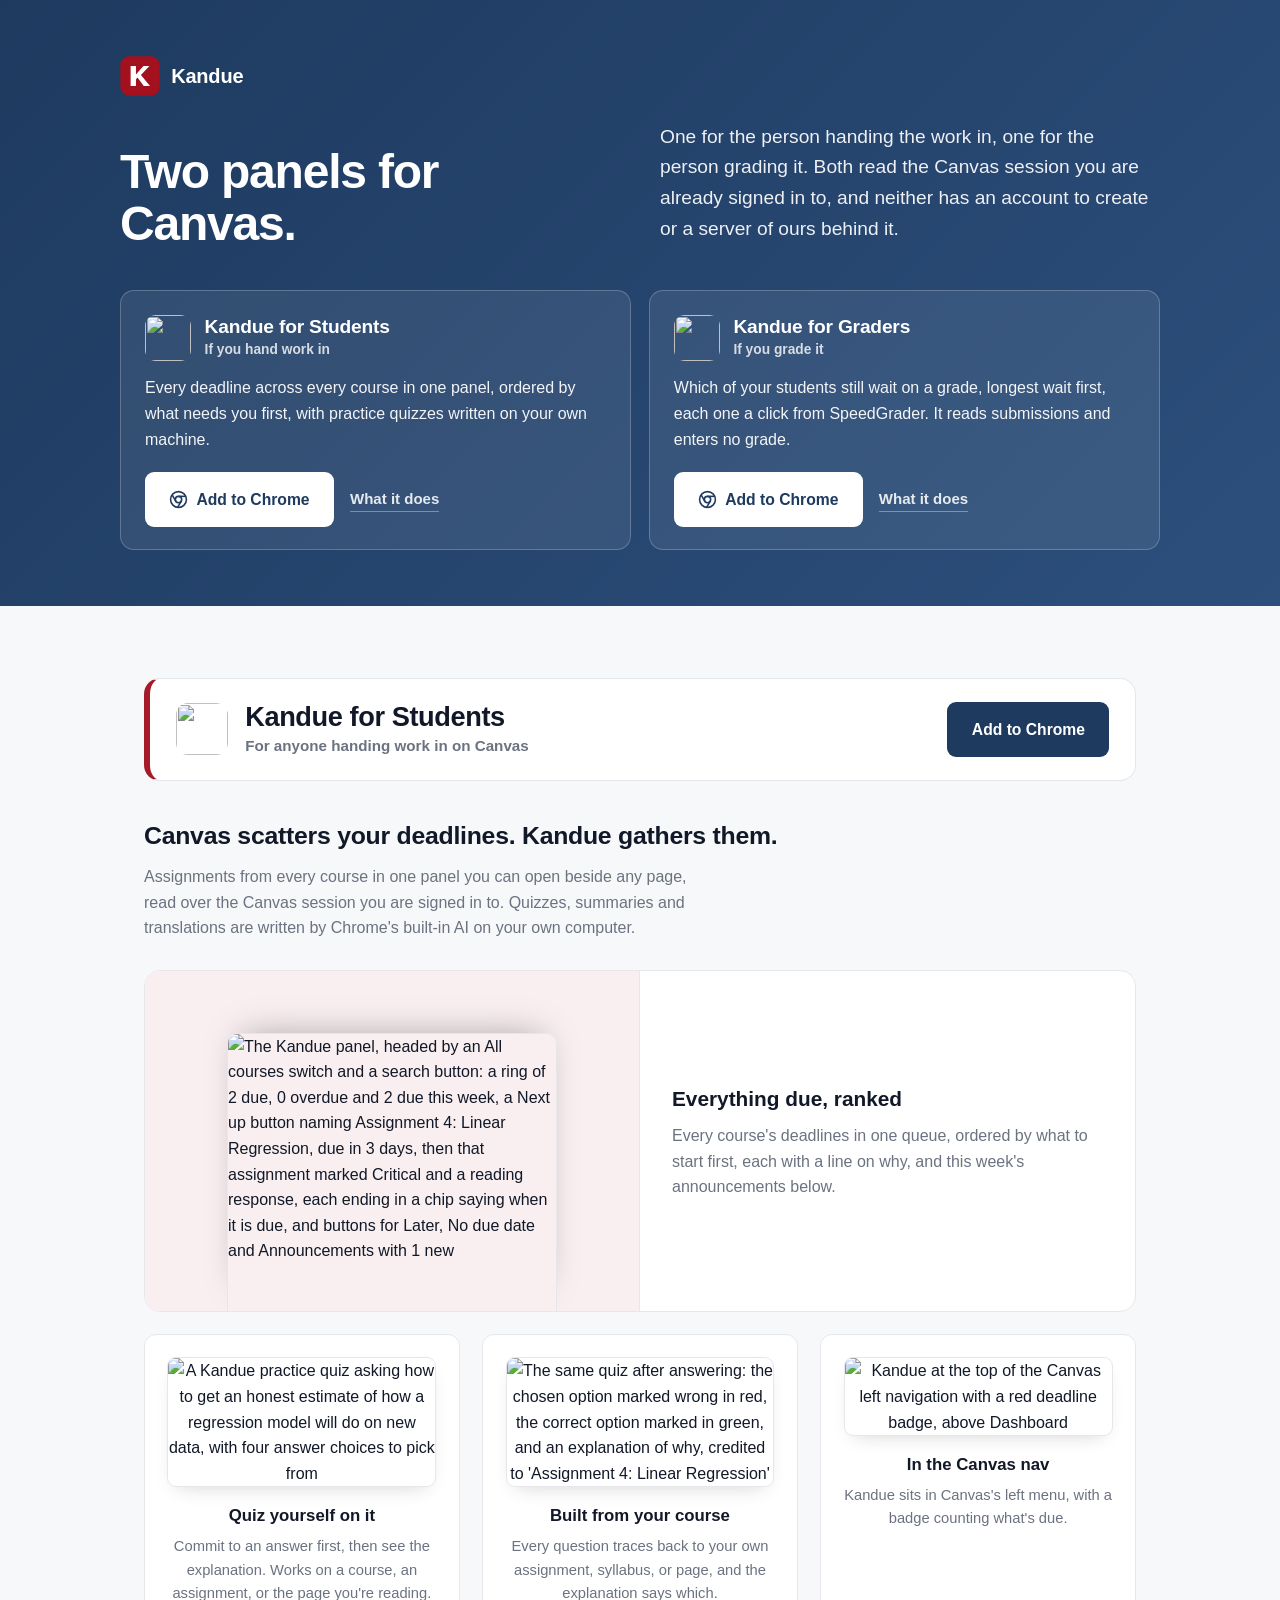
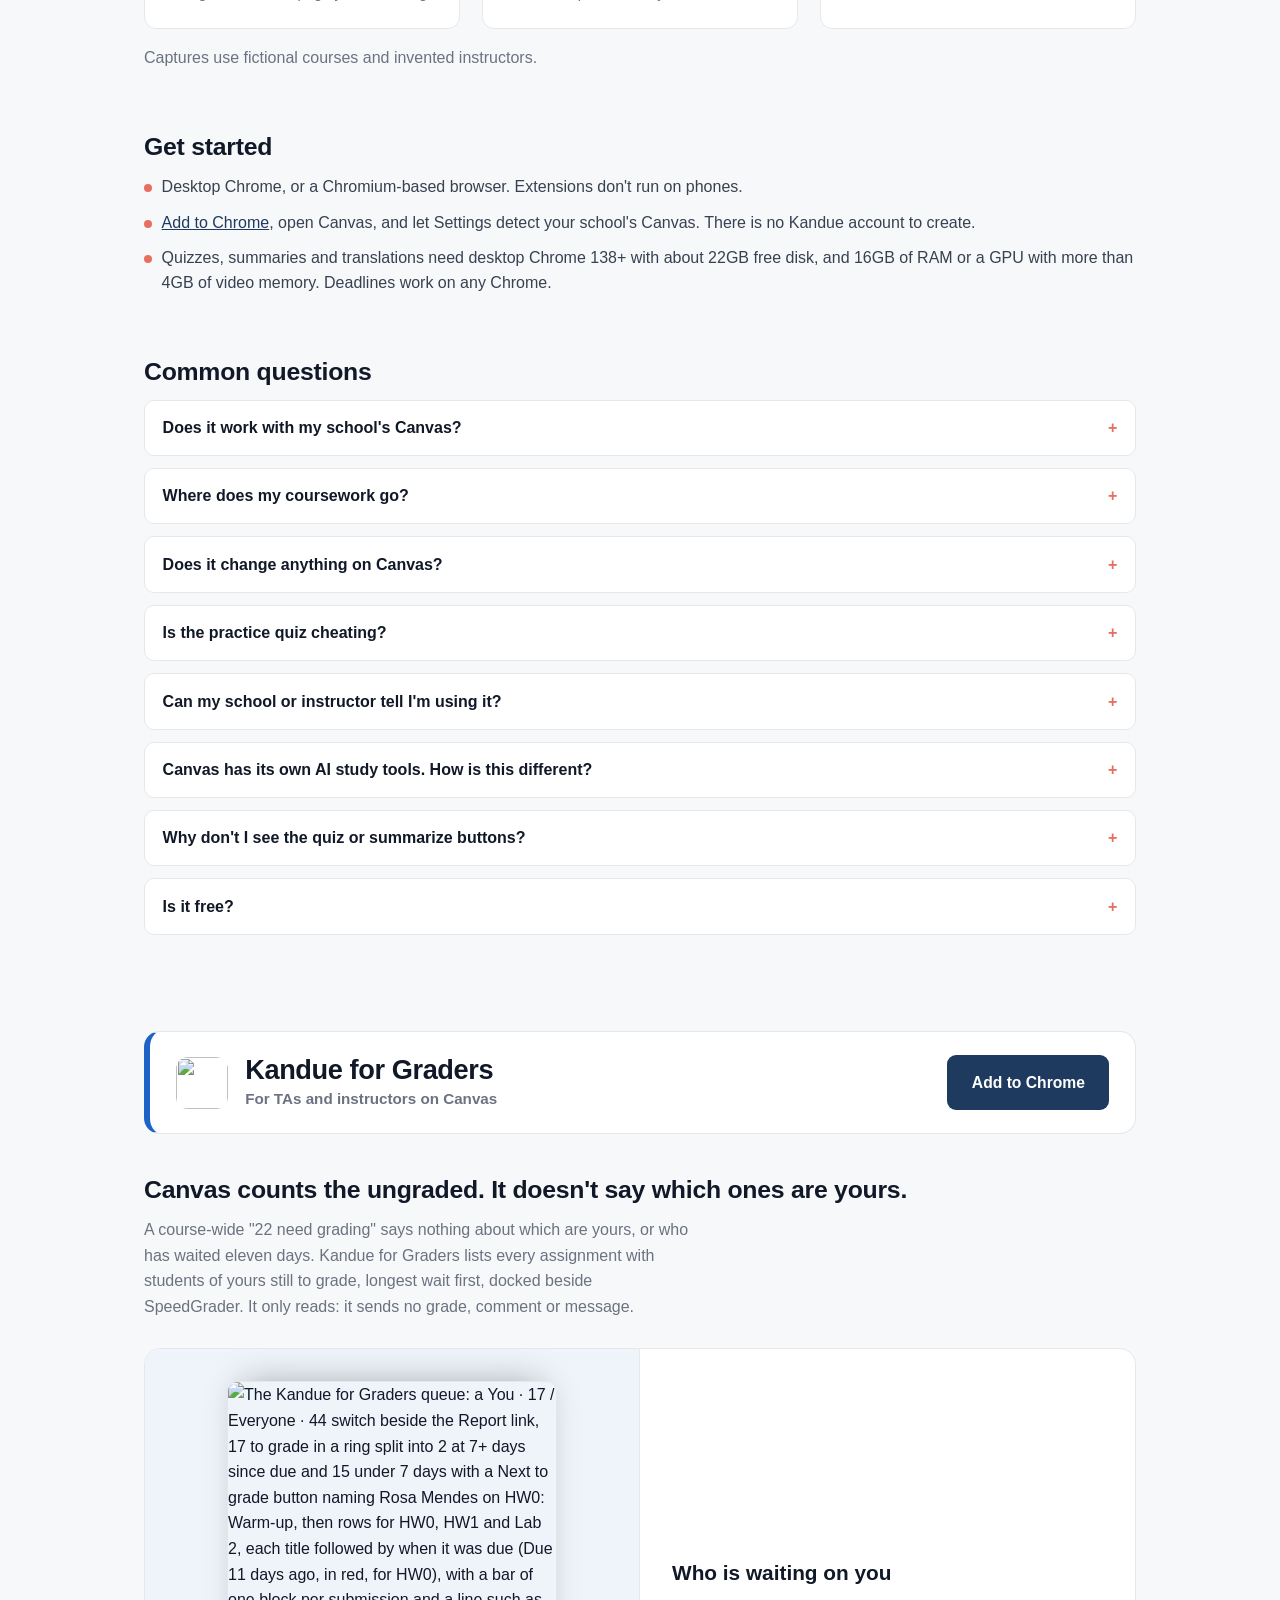
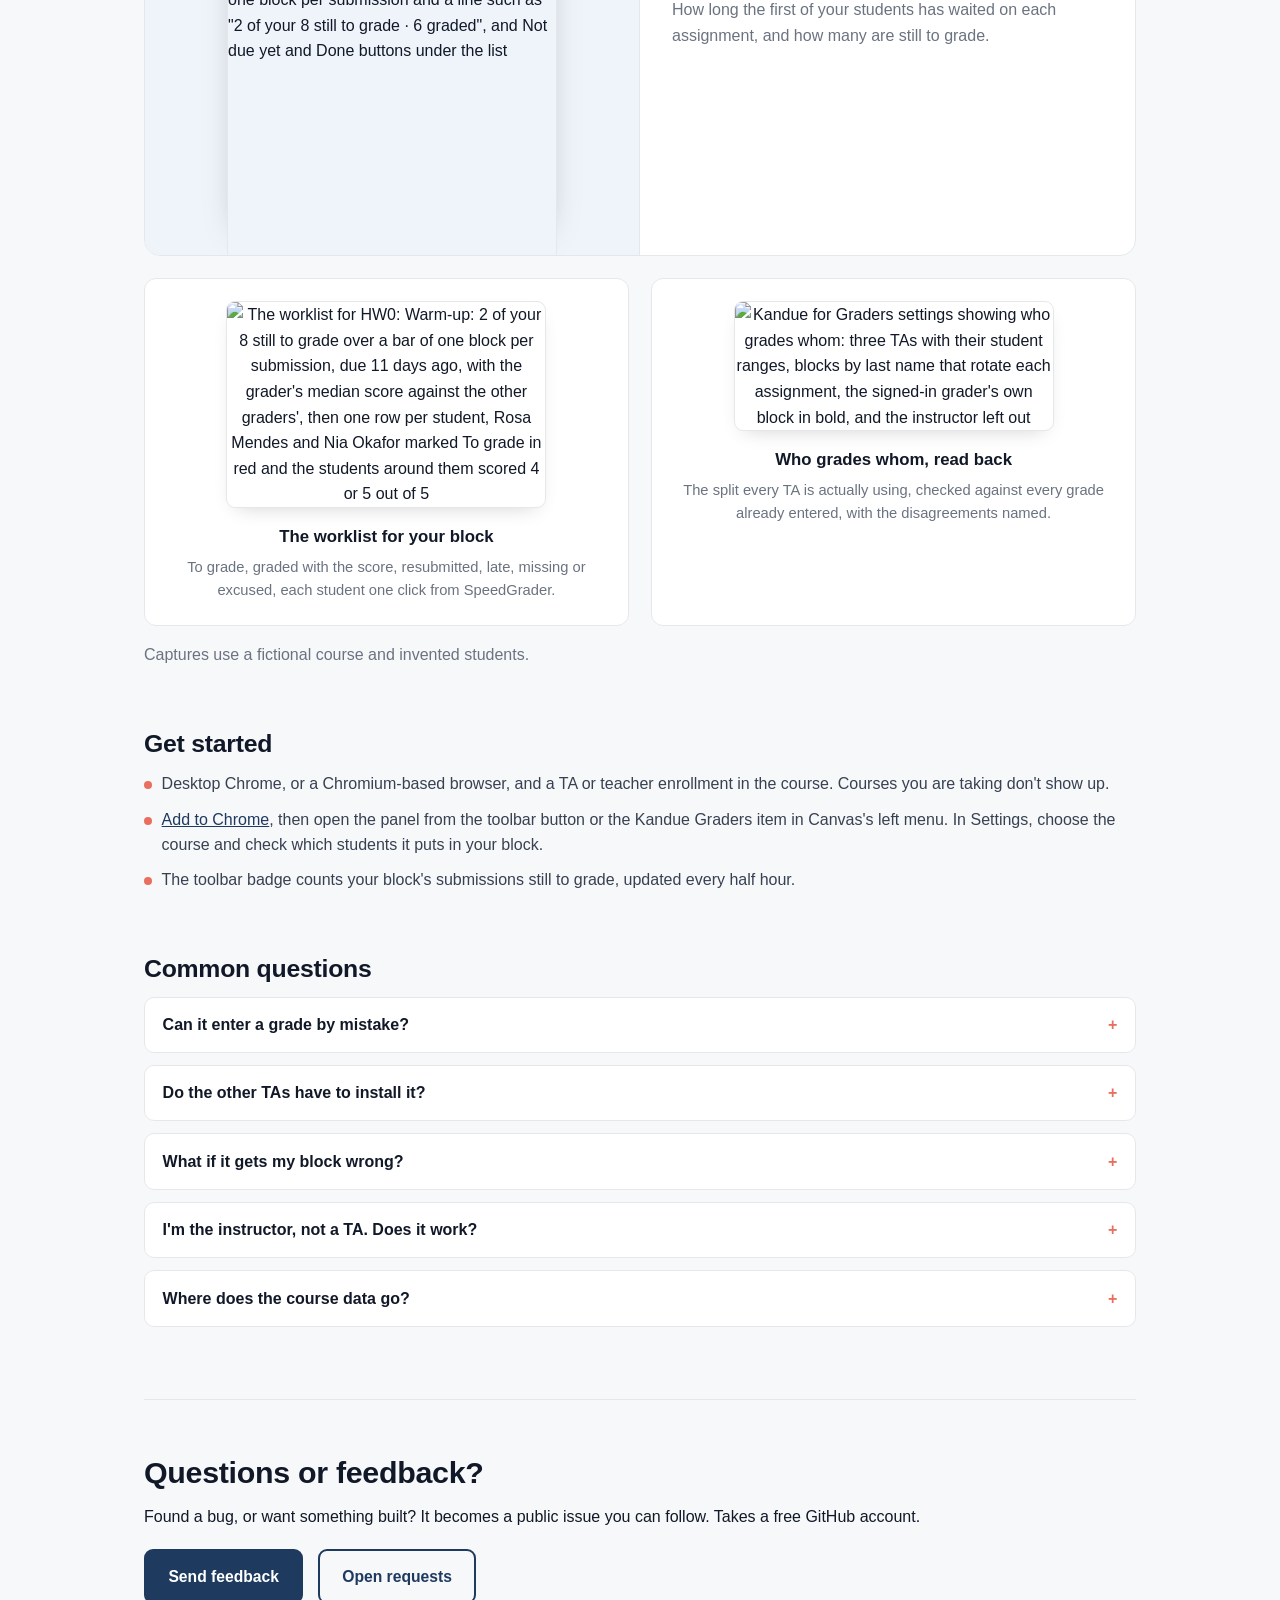
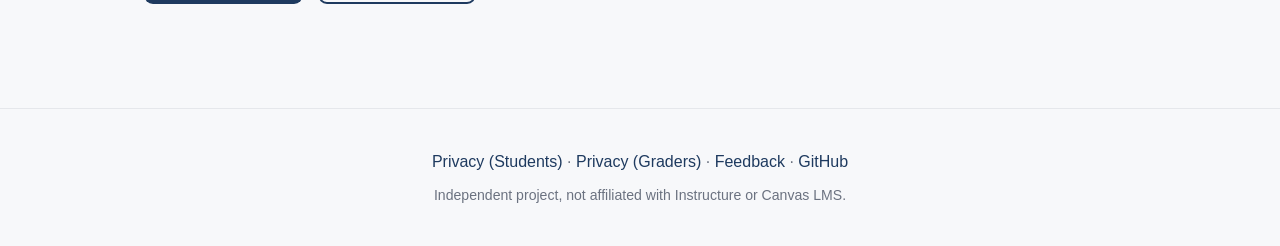
==== commit 0485b314: "Each product on the landing page reads as pitch, captures, getting started and questions The feature" ====
--- a/docs/index.html
+++ b/docs/index.html
@@ -154,26 +154,9 @@
         .product-head .who { color: var(--muted); font-weight: 600; font-size: 0.95rem; }
         /* The accent has to survive the head band scrolling off, or the page has
            nothing below it saying which product's screenshots these are. It
-           carries into every badge, step and screenshot field inside the run. */
-        #students { --accent: var(--students); --accent-2: #C0303D; }
-        #graders  { --accent: var(--graders);  --accent-2: #3E82DD; }
-        .product .feature .badge,
-        .product .step-badge { background: linear-gradient(135deg, var(--accent) 0%, var(--accent-2) 100%); }
-        .product .step { border-left-color: var(--accent); }
-
-        /* ── Features ─────────────────────────────────────────── */
-        .features { display: grid; grid-template-columns: repeat(auto-fit, minmax(260px, 1fr)); gap: 1.2rem; }
-        .feature {
-            background: var(--card); border: 1px solid var(--line);
-            border-radius: 12px; padding: 1.5rem;
-        }
-        .feature .badge {
-            width: 42px; height: 42px; border-radius: 10px; background: var(--grad);
-            display: flex; align-items: center; justify-content: center; margin-bottom: 1rem;
-        }
-        .feature .badge svg { width: 21px; height: 21px; color: #fff; }
-        .feature h4 { font-size: 1.1rem; font-weight: 700; margin-bottom: 0.4rem; color: var(--ink); }
-        .feature p { color: var(--muted); font-size: 0.96rem; }
+           carries into every screenshot field inside the run. */
+        #students { --accent: var(--students); }
+        #graders  { --accent: var(--graders); }
 
         /* ── Screenshots ──────────────────────────────────────── */
         /* The capture fills a tinted field and runs off the bottom of it, instead
@@ -211,26 +194,6 @@
         .shot img { width: 100%; height: auto; max-width: 320px; border-radius: 9px; border: 1px solid var(--line); box-shadow: 0 8px 20px -10px rgba(0,0,0,0.2); }
         .shot h4 { font-size: 1.05rem; font-weight: 700; margin: 1rem 0 0.3rem; }
         .shot p { color: var(--muted); font-size: 0.92rem; }
-
-        /* ── Install ──────────────────────────────────────────── */
-        .steps { display: grid; gap: 1.2rem; }
-        .step {
-            background: var(--card); border: 1px solid var(--line); border-left: 4px solid var(--navy);
-            border-radius: 10px; padding: 1.5rem;
-        }
-        .step h4 { display: flex; align-items: center; gap: 0.7rem; font-size: 1.1rem; margin-bottom: 0.7rem; }
-        .step-badge {
-            display: inline-flex; align-items: center; justify-content: center;
-            width: 28px; height: 28px; background: var(--grad); color: #fff;
-            border-radius: 7px; font-size: 0.85rem; font-weight: 800; flex-shrink: 0;
-        }
-        .step ol { margin-left: 1.25rem; color: #374151; }
-        .step ol li { margin-bottom: 0.35rem; }
-        .step code {
-            background: var(--bg); padding: 0.15rem 0.45rem; border-radius: 5px;
-            font-family: ui-monospace, 'SF Mono', Monaco, monospace; font-size: 0.85rem;
-            color: var(--navy); border: 1px solid var(--line);
-        }
 
         .faq { display: grid; gap: 0.75rem; }
         .faq details { border: 1px solid #e5e7eb; border-radius: 10px; background: #fff; }
@@ -338,60 +301,14 @@
 
             <section class="section">
                 <h3>Canvas scatters your deadlines. Kandue gathers them.</h3>
-                <p class="sub">Assignments sit in different courses and modules, across however many tabs you have open. Kandue reads them through Canvas's own API on your logged-in session (no API key, no password) and puts what's due in one place you can open on any page.</p>
-                <div class="features">
-                    <div class="feature">
-                        <div class="badge"><svg viewBox="0 0 24 24" fill="none" stroke="currentColor" stroke-width="2"><rect x="3" y="3" width="7" height="9" rx="1"></rect><rect x="14" y="3" width="7" height="5" rx="1"></rect><rect x="14" y="12" width="7" height="9" rx="1"></rect><rect x="3" y="16" width="7" height="5" rx="1"></rect></svg></div>
-                        <h4>One deadline dashboard</h4>
-                        <p>Overdue, due today, and coming up across every course, sorted by what needs you first.</p>
-                    </div>
-                    <div class="feature">
-                        <div class="badge"><svg viewBox="0 0 24 24" fill="none" stroke="currentColor" stroke-width="2"><path d="M21 11.5a8.38 8.38 0 0 1-.9 3.8 8.5 8.5 0 0 1-7.6 4.7 8.38 8.38 0 0 1-3.8-.9L3 21l1.9-5.7a8.38 8.38 0 0 1-.9-3.8 8.5 8.5 0 0 1 4.7-7.6 8.38 8.38 0 0 1 3.8-.9h.5a8.48 8.48 0 0 1 8 8v.5z"></path></svg></div>
-                        <h4>Ranked priorities</h4>
-                        <p>Your week's work ordered by what matters first, each with a reason. Computed in the panel with no waiting.</p>
-                    </div>
-                    <div class="feature">
-                        <div class="badge"><svg viewBox="0 0 24 24" fill="none" stroke="currentColor" stroke-width="2"><rect x="3" y="4" width="18" height="18" rx="2"></rect><line x1="16" y1="2" x2="16" y2="6"></line><line x1="8" y1="2" x2="8" y2="6"></line><line x1="3" y1="10" x2="21" y2="10"></line></svg></div>
-                        <h4>Practice quizzes</h4>
-                        <p>Turn a course, an assignment, or the page you're reading into a quiz that makes you commit to an answer before revealing the right one. Written by Chrome's built-in AI on your own computer, from your material rather than a question bank.</p>
-                    </div>
-                    <div class="feature">
-                        <div class="badge"><svg viewBox="0 0 24 24" fill="none" stroke="currentColor" stroke-width="2"><path d="M5 8l6 6"></path><path d="M4 14l6-6 2-3"></path><path d="M2 5h12"></path><path d="M7 2h1"></path><path d="M22 22l-5-10-5 10"></path><path d="M14 18h6"></path></svg></div>
-                        <h4>Long posts, shorter or in your language</h4>
-                        <p>Instructors write long. Get the key points of an announcement or an assignment brief, or read either one translated into your own language. Both run on Chrome's built-in AI, on your machine.</p>
-                    </div>
-                    <div class="feature">
-                        <div class="badge"><svg viewBox="0 0 24 24" fill="none" stroke="currentColor" stroke-width="2"><path d="M4 4h16v12H5.17L4 17.17V4z"></path><line x1="8" y1="9" x2="16" y2="9"></line></svg></div>
-                        <h4>In Canvas's own nav</h4>
-                        <p>Adds itself to Canvas's left nav with a badge counting what needs attention, so there's no extra app to open.</p>
-                    </div>
-                    <div class="feature">
-                        <div class="badge"><svg viewBox="0 0 24 24" fill="none" stroke="currentColor" stroke-width="2"><path d="M12 22s8-4 8-10V5l-8-3-8 3v7c0 6 8 10 8 10z"></path></svg></div>
-                        <h4>No Kandue server</h4>
-                        <p>Your school's Canvas is the only server Kandue contacts. There is no backend of ours and no account to create: assignments are read straight into your browser and stay there, ranking happens in the extension, and quizzes are written by Chrome's own AI model on your computer.</p>
-                    </div>
-                </div>
-            </section>
-
-            <section class="section">
-                <h3>See it</h3>
-                <p class="sub">A panel that sits beside the page you're on, or over it if you'd rather. Read your deadlines, see what to start, and quiz yourself without leaving Canvas. Fictional courses, invented instructors: nothing in these captures comes from a real Canvas course.</p>
-
+                <p class="sub">Assignments from every course in one panel you can open beside any page, read over the Canvas session you are signed in to. Quizzes, summaries and translations are written by Chrome's built-in AI on your own computer.</p>
                 <div class="shot-feature">
                     <!-- ?v= is the edge cache key (see the brand mark): these files were
                          replaced in place, and Cloudflare holds them for four hours. -->
                     <div class="shot-media"><img src="ss1.png?v=17" width="1120" height="946" alt="The Kandue panel, headed by an All courses switch and a search button: a ring of 2 due, 0 overdue and 2 due this week, a Next up button naming Assignment 4: Linear Regression, due in 3 days, then that assignment marked Critical and a reading response, each ending in a chip saying when it is due, and buttons for Later, No due date and Announcements with 1 new" loading="lazy" decoding="async"></div>
                     <div class="shot-copy">
-                        <h4>Everything due, in one place</h4>
-                        <p>Overdue, due today and coming up, counted across every course, with this week's announcements above the list, each one carrying the colour of the course it is about.</p>
-                    </div>
-                </div>
-
-                <div class="shot-feature">
-                    <div class="shot-media"><img src="ss-priorities.png?v=17" width="560" height="476" alt="The Kandue assignment queue: a ring of 3 due, 1 overdue and 2 due this week, a Next up button naming the lab that is 1 day late, then that lab under Overdue with a red 1 day late chip, and a midterm exam and a reading under This week with amber Due in 6 days and Due in 5 days chips" loading="lazy" decoding="async"></div>
-                    <div class="shot-copy">
-                        <h4>Know what to start</h4>
-                        <p>Your week ranked by what actually matters first, each task with one line on why it's there.</p>
+                        <h4>Everything due, ranked</h4>
+                        <p>Every course's deadlines in one queue, ordered by what to start first, each with a line on why, and this week's announcements below.</p>
                     </div>
                 </div>
 
@@ -409,38 +326,18 @@
                     <div class="shot">
                         <img src="ss4.png?v=4" width="578" height="532" alt="Kandue at the top of the Canvas left navigation with a red deadline badge, above Dashboard" loading="lazy" decoding="async">
                         <h4>In the Canvas nav</h4>
-                        <p>One click from the Canvas nav, and a badge on the toolbar button counting what's due.</p>
-                    </div>
-                </div>
-            </section>
-
-            <section class="section">
-                <h3>Install</h3>
-                <div class="steps">
-                    <div class="step">
-                        <h4><span class="step-badge">1</span> Add to Chrome</h4>
-                        <ol>
-                            <li>Open the <a href="https://chromewebstore.google.com/detail/plodbfednbjngcmckbcilgpkhgijgado">Kandue for Students listing</a> on the Chrome Web Store.</li>
-                            <li>Click <strong>Add to Chrome</strong> and confirm.</li>
-                            <li>Open Canvas. Kandue appears in the left nav, and the toolbar button opens the panel on any tab.</li>
-                        </ol>
-                    </div>
-                    <div class="step">
-                        <h4><span class="step-badge">2</span> Connect Canvas</h4>
-                        <ol>
-                            <li>On any Canvas page, open Kandue and let Settings auto-detect your Canvas instance.</li>
-                            <li>That's the whole setup. Deadlines and priorities work immediately.</li>
-                        </ol>
-                    </div>
-                </div>
-            </section>
-
-            <section class="section">
-                <h3>Requirements</h3>
+                        <p>Kandue sits in Canvas's left menu, with a badge counting what's due.</p>
+                    </div>
+                </div>
+                <p class="sub" style="margin-top: 1rem;">Captures use fictional courses and invented instructors.</p>
+            </section>
+
+            <section class="section">
+                <h3>Get started</h3>
                 <ul class="req">
-                    <li>Google Chrome or a Chromium-based browser</li>
-                    <li>An active Canvas LMS account (your school's Canvas)</li>
-                    <li>For practice quizzes only: a desktop Chrome that can run its built-in AI model (Chrome 138+ on Windows, macOS or Linux, with enough free disk space and memory). Kandue tells you in Settings whether yours can. Deadlines and priorities work on any Chrome.</li>
+                    <li>Desktop Chrome, or a Chromium-based browser. Extensions don't run on phones.</li>
+                    <li><span><a href="https://chromewebstore.google.com/detail/plodbfednbjngcmckbcilgpkhgijgado">Add to Chrome</a>, open Canvas, and let Settings detect your school's Canvas. There is no Kandue account to create.</span></li>
+                    <li>Quizzes, summaries and translations need desktop Chrome 138+ with about 22GB free disk, and 16GB of RAM or a GPU with more than 4GB of video memory. Deadlines work on any Chrome.</li>
                 </ul>
             </section>
 
@@ -449,39 +346,35 @@
                 <div class="faq">
                     <details>
                         <summary>Does it work with my school's Canvas?</summary>
-                        <p>If your Canvas lives on a <code>.edu</code> address or on <code>instructure.com</code>, yes, Kandue detects it automatically. If your school uses its own domain, you can enter it in Settings and grant access to that one site. Kandue works with the login you already have, so there's no separate account and no API key to request.</p>
-                    </details>
-                    <details>
-                        <summary>Do I have to give it my Canvas password?</summary>
-                        <p>No, and there is no way to. Kandue reads Canvas through your browser's existing logged-in session, the same way the Canvas site itself does. It never sees your password, and there's no API key to generate.</p>
+                        <p>On a <code>.edu</code> address or <code>instructure.com</code>, automatically. On your school's own domain, enter it in Settings and allow that one site. It uses the login you already have: no password, no API key.</p>
                     </details>
                     <details>
                         <summary>Where does my coursework go?</summary>
-                        <p>Nowhere. It's read from your school's Canvas into your browser and stays there. There is no Kandue server and no account to create, because the extension is the whole product. The AI features run on a model inside Chrome, on your own computer, so even those send nothing. Full detail in the <a href="privacy.html">privacy policy</a>.</p>
+                        <p>It is read from your school's Canvas into your browser and stays there. There is no account and no Kandue server, and the AI runs inside Chrome on your computer. See the <a href="privacy.html">privacy policy</a>.</p>
+                    </details>
+                    <details>
+                        <summary>Does it change anything on Canvas?</summary>
+                        <p>Not unless you turn on write-back in Settings. Then it writes one thing: an assignment's done state, which it keeps in step with your Canvas planner. It never submits work.</p>
                     </details>
                     <details>
                         <summary>Is the practice quiz cheating?</summary>
-                        <p>No, and it can't become that. Questions come only from learning material: a syllabus, an assignment description, or the page you're reading. The code never calls the Canvas endpoint that holds real quiz questions, so there is nothing to point it at. It writes practice questions on the subject for you to test yourself against.</p>
-                    </details>
-                    <details>
-                        <summary>Canvas has its own AI study tools now. How is this different?</summary>
-                        <p>Instructure sells AI-generated flashcards and practice quizzes, but only in its top Canvas tier, so having them is a purchase your school either made or didn't, and not something you can turn on. Kandue's practice quizzes work whatever tier your school is on, they are written on your own computer rather than on a vendor's servers, and they cost nothing.</p>
+                        <p>It is built for studying: it quizzes you on a syllabus, an assignment description or the page you're reading, and never fetches a Canvas quiz's questions. Your course's rules on outside tools still apply.</p>
                     </details>
                     <details>
                         <summary>Can my school or instructor tell I'm using it?</summary>
-                        <p>Kandue makes the same kind of requests to Canvas that your browser already makes when you use the site, so there is no Kandue-specific reporting. It sends nothing to us, because there's nowhere to send it, and it never writes to Canvas either.</p>
+                        <p>It reads Canvas with the same kind of requests your browser makes when you use the site, and reports nothing to anyone. With write-back on, the done marks it writes appear on your own Canvas planner.</p>
+                    </details>
+                    <details>
+                        <summary>Canvas has its own AI study tools. How is this different?</summary>
+                        <p>Instructure's AI flashcards and quizzes come only with its top Canvas tier, which your school either bought or didn't. Kandue's quizzes work on any tier, are written on your own computer, and are free.</p>
                     </details>
                     <details>
                         <summary>Why don't I see the quiz or summarize buttons?</summary>
-                        <p>Those run on Chrome's built-in AI model, which needs a desktop Chrome with room to store the model (roughly 22GB free space, and either a 4GB+ graphics card or 16GB of RAM). Kandue checks and tells you in Settings, and hides the buttons instead of showing ones that fail. Your deadlines and priorities work on any Chrome regardless.</p>
-                    </details>
-                    <details>
-                        <summary>Does it work on my phone?</summary>
-                        <p>Not yet. Chrome extensions don't run on Chrome for Android or iOS, and Kandue is a desktop browser extension.</p>
-                    </details>
-                    <details>
-                        <summary>Is it free? What's the catch?</summary>
-                        <p>Free, with no paid tier and no ads. There's no server to run and no inference to pay for, which is exactly why it can stay that way.</p>
+                        <p>Your Chrome can't run its built-in AI (requirements under Get started). Kandue hides the buttons rather than showing ones that fail, and Settings says why.</p>
+                    </details>
+                    <details>
+                        <summary>Is it free?</summary>
+                        <p>Yes, with no paid tier and no ads. There is no server to run and no inference to pay for.</p>
                     </details>
                 </div>
             </section>
@@ -500,50 +393,12 @@
 
             <section class="section">
                 <h3>Canvas counts the ungraded. It doesn't say which ones are yours.</h3>
-                <p class="sub">A course-wide "22 need grading" tells a TA nothing about which of them are theirs to grade, or about the student who has been waiting eleven days. Kandue for Graders reads the course over your own Canvas session and answers both: one queue of every assignment with students of yours still to grade, longest wait first, and behind each assignment the worklist for your block &mdash; the students you are the one grading.</p>
-                <div class="features">
-                    <div class="feature">
-                        <div class="badge"><svg viewBox="0 0 24 24" fill="none" stroke="currentColor" stroke-width="2"><circle cx="12" cy="12" r="9"></circle><polyline points="12 7 12 12 15 14"></polyline></svg></div>
-                        <h4>Longest wait first</h4>
-                        <p>How many you have to grade, in a ring split at seven days since the due date. When other graders hold work too, a You / Everyone switch shows the course's count and each grader's backlog by wait. Below it, one row per assignment, longest wait first, with a bar.</p>
-                    </div>
-                    <div class="feature">
-                        <div class="badge"><svg viewBox="0 0 24 24" fill="none" stroke="currentColor" stroke-width="2"><path d="M20 21v-2a4 4 0 0 0-4-4H8a4 4 0 0 0-4 4v2"></path><circle cx="12" cy="7" r="4"></circle></svg></div>
-                        <h4>Your block, into SpeedGrader</h4>
-                        <p>Behind each assignment, every student in your block: to grade, graded with the score, resubmitted since grading, late, excused, or nothing handed in. Each row opens that student in SpeedGrader.</p>
-                    </div>
-                    <div class="feature">
-                        <div class="badge"><svg viewBox="0 0 24 24" fill="none" stroke="currentColor" stroke-width="2"><path d="M3 6h18"></path><path d="M3 12h18"></path><path d="M3 18h18"></path><circle cx="7" cy="6" r="1.6" fill="currentColor"></circle><circle cx="14" cy="12" r="1.6" fill="currentColor"></circle><circle cx="10" cy="18" r="1.6" fill="currentColor"></circle></svg></div>
-                        <h4>Who grades whom, read back</h4>
-                        <p>The split comes from the grades already entered, or Canvas groups named for the TAs, or you set it by hand, or the Google Sheet your team keeps &mdash; that one only after you paste its link and allow the site, and it is read over your own Google session. Whichever it is, it's checked against every grade on the assignment, and Settings shows each grader's block so you can read it against what the other graders think.</p>
-                    </div>
-                    <div class="feature">
-                        <div class="badge"><svg viewBox="0 0 24 24" fill="none" stroke="currentColor" stroke-width="2"><rect x="3" y="3" width="18" height="18" rx="2"></rect><line x1="15" y1="3" x2="15" y2="21"></line></svg></div>
-                        <h4>Beside SpeedGrader, not over it</h4>
-                        <p>Opens docked in Chrome's side panel, so the queue sits next to SpeedGrader while you grade. Settings can move it over the page or into its own window. On Canvas there's a Grading item in the left nav that opens it.</p>
-                    </div>
-                    <div class="feature">
-                        <div class="badge"><svg viewBox="0 0 24 24" fill="none" stroke="currentColor" stroke-width="2"><path d="M18 8A6 6 0 0 0 6 8c0 7-3 9-3 9h18s-3-2-3-9"></path><path d="M13.73 21a2 2 0 0 1-3.46 0"></path></svg></div>
-                        <h4>A badge for your block</h4>
-                        <p>The toolbar badge counts the submissions in your block still waiting on a grade, brought up to date every half hour.</p>
-                    </div>
-                    <div class="feature">
-                        <div class="badge"><svg viewBox="0 0 24 24" fill="none" stroke="currentColor" stroke-width="2"><path d="M12 22s8-4 8-10V5l-8-3-8 3v7c0 6 8 10 8 10z"></path></svg></div>
-                        <h4>Read-only, and no server</h4>
-                        <p>Every request is a read: it enters no grade, posts no comment and sends no message, so grading stays in SpeedGrader where the posting policy is visible. The course, its students and their submissions are read into the panel, and the last reading stays on your own device so the queue is there when you open it. There is no Kandue account and no backend of ours to send any of it to, and nothing is measured.</p>
-                    </div>
-                </div>
-            </section>
-
-            <section class="section">
-                <h3>See it</h3>
-                <p class="sub">Fictional course, invented students: nothing in these captures comes from a real Canvas course.</p>
-
+                <p class="sub">A course-wide "22 need grading" says nothing about which are yours, or who has waited eleven days. Kandue for Graders lists every assignment with students of yours still to grade, longest wait first, docked beside SpeedGrader. It only reads: it sends no grade, comment or message.</p>
                 <div class="shot-feature">
                     <div class="shot-media"><img src="ss-grading-queue.png?v=22" width="560" height="806" alt="The Kandue for Graders queue: a You · 17 / Everyone · 44 switch beside the Report link, 17 to grade in a ring split into 2 at 7+ days since due and 15 under 7 days with a Next to grade button naming Rosa Mendes on HW0: Warm-up, then rows for HW0, HW1 and Lab 2, each title followed by when it was due (Due 11 days ago, in red, for HW0), with a bar of one block per submission and a line such as &quot;2 of your 8 still to grade · 6 graded&quot;, and Not due yet and Done buttons under the list" loading="lazy" decoding="async"></div>
                     <div class="shot-copy">
                         <h4>Who is waiting on you</h4>
-                        <p>Every assignment with students of yours still to grade, the longest wait at the top. Each row says how long the first of your students has waited and how many of them are still to grade, with a bar for your block.</p>
+                        <p>How long the first of your students has waited on each assignment, and how many are still to grade.</p>
                     </div>
                 </div>
 
@@ -559,35 +414,15 @@
                         <p>The split every TA is actually using, checked against every grade already entered, with the disagreements named.</p>
                     </div>
                 </div>
-            </section>
-
-            <section class="section">
-                <h3>Install</h3>
-                <div class="steps">
-                    <div class="step">
-                        <h4><span class="step-badge">1</span> Add to Chrome</h4>
-                        <ol>
-                            <li>Open the <a href="https://chromewebstore.google.com/detail/jimgnnnfaicmhhjlpgdejbnajbhjokdp">Kandue for Graders listing</a> on the Chrome Web Store.</li>
-                            <li>Click <strong>Add to Chrome</strong> and confirm.</li>
-                            <li>Open a Canvas course you TA or teach. The toolbar button opens the panel, and Canvas's left nav gains a Grading item.</li>
-                        </ol>
-                    </div>
-                    <div class="step">
-                        <h4><span class="step-badge">2</span> Pick the course</h4>
-                        <ol>
-                            <li>Open Settings, let it detect your Canvas address, and choose the course.</li>
-                            <li>Leave the split on <strong>Read from the grades on Canvas</strong> unless your team keeps a sheet. Settings shows you the block it read, so you can check it before trusting the queue.</li>
-                        </ol>
-                    </div>
-                </div>
-            </section>
-
-            <section class="section">
-                <h3>Requirements</h3>
+                <p class="sub" style="margin-top: 1rem;">Captures use a fictional course and invented students.</p>
+            </section>
+
+            <section class="section">
+                <h3>Get started</h3>
                 <ul class="req">
-                    <li>Desktop Google Chrome, or a Chromium-based browser. Chrome extensions don't run on Chrome for Android or iOS.</li>
-                    <li>An active TA or teacher enrollment in the course. Kandue lists only the courses Canvas has you grading, so the ones you are just taking never show up in it.</li>
-                    <li>Nothing from the other TAs. It works out who grades whom from what your course already has, so no one else has to install it or change how they work.</li>
+                    <li>Desktop Chrome, or a Chromium-based browser, and a TA or teacher enrollment in the course. Courses you are taking don't show up.</li>
+                    <li><span><a href="https://chromewebstore.google.com/detail/jimgnnnfaicmhhjlpgdejbnajbhjokdp">Add to Chrome</a>, then open the panel from the toolbar button or the Kandue Graders item in Canvas's left menu. In Settings, choose the course and check which students it puts in your block.</span></li>
+                    <li>The toolbar badge counts your block's submissions still to grade, updated every half hour.</li>
                 </ul>
             </section>
 
@@ -596,23 +431,23 @@
                 <div class="faq">
                     <details>
                         <summary>Can it enter a grade by mistake?</summary>
-                        <p>No. Every request it makes to Canvas is a read. There is no code path that enters a grade, posts a comment or sends a message, so the worst it can do is show you a stale queue. Grading happens in SpeedGrader, where your course's posting policy still applies.</p>
-                    </details>
-                    <details>
-                        <summary>Do the other TAs have to install it too?</summary>
-                        <p>No. It works out who grades whom from what is already on Canvas: the grades entered so far, Canvas groups named for the TAs, or a sheet your team keeps if you point it at one. Nobody else has to change anything.</p>
+                        <p>No. Every request it makes is a read, so the worst it can show is a stale queue. Grading happens in SpeedGrader, under your course's posting policy.</p>
+                    </details>
+                    <details>
+                        <summary>Do the other TAs have to install it?</summary>
+                        <p>No. Who grades whom comes from a rule you set over the roster, Canvas groups named for the TAs, or the grades already entered. Nobody else has to change anything.</p>
                     </details>
                     <details>
                         <summary>What if it gets my block wrong?</summary>
-                        <p>It checks whatever split it read against every grade already entered on the assignment and tells you how many rows agree, so a wrong block shows up as a disagreement rather than a quietly short queue. A student in your block that another grader already graded is flagged in the worklist. You can also set the split by hand in Settings.</p>
+                        <p>It checks the split against every grade already entered and shows how many agree, so a wrong block shows up as a disagreement, not a short queue. Change the split in Settings.</p>
                     </details>
                     <details>
                         <summary>I'm the instructor, not a TA. Does it work?</summary>
-                        <p>Yes. It reads your teacher enrollments the same way it reads TA ones. With one grader on the course, your block is the whole class.</p>
+                        <p>Yes. With one grader on the course, your block is the whole class.</p>
                     </details>
                     <details>
                         <summary>Where does the course data go?</summary>
-                        <p>Into the panel and nowhere else. Students, submissions and grades are read from your school's Canvas over your own session and held while the panel is open, plus the last reading kept on your device so the queue is on screen when you open it. There's no account and no backend. Full detail in the <a href="privacy-graders.html">privacy policy for graders</a>.</p>
+                        <p>Into the panel, with the last reading kept on your device so the queue shows at once. There is no account and no Kandue server. See the <a href="privacy-graders.html">privacy policy for graders</a>.</p>
                     </details>
                 </div>
             </section>
--- a/docs/motion.css
+++ b/docs/motion.css
@@ -0,0 +1,63 @@
+/* Motion for kandue.app. luma.com's, read off the running site 2026-09-12: two curves,
+   and which one applies is a question about the element — --ease for anything the pointer
+   asked for, --rise (expo-out, long) for anything arriving on its own.
+
+   Linked rather than inlined because each page carries its own <style> and this is the one
+   layer all five share — and because a cross-document view transition only runs when both
+   the page being left and the page being entered opt in. */
+
+:root {
+  --ease: cubic-bezier(0.4, 0, 0.2, 1);
+  --rise: cubic-bezier(0.16, 1, 0.3, 1);
+}
+
+/* Navigating between these pages is a document swap, which is a blank frame and then the
+   new page. Chrome cross-fades the two documents instead; every other engine ignores the
+   at-rule and keeps the instant swap it has today. */
+@view-transition { navigation: auto; }
+
+::view-transition-old(root) { animation: kd-vt-out 0.18s var(--ease) both; }
+::view-transition-new(root) { animation: kd-vt-in 0.45s var(--rise) both; }
+@keyframes kd-vt-out { to { opacity: 0; } }
+@keyframes kd-vt-in { from { opacity: 0; transform: translateY(8px); } }
+
+/* The hero is what a first visit lands on, so it arrives rather than being there:
+   mark, then headline, then the chooser, which is the one thing the hero is
+   actually asking the visitor to act on. Addressed by class, not :nth-child: the
+   delay used to sit on the second child for a hero screenshot that has since been
+   removed, which left it landing on the headline and the chooser with none. */
+.hero-inner > * { animation: kd-rise 0.8s var(--rise) both; }
+.hero-inner > .hero-top { animation-delay: 0.10s; }
+.hero-inner > .chooser  { animation-delay: 0.22s; }
+
+/* Cards meet the scroll instead of waiting at the bottom of it, each driven by its own
+   position in the viewport rather than a timer. The @supports guard is load-bearing, not
+   politeness: where there is no view timeline these same rules would play once on load,
+   which on a page this long means most of them animating out of sight. */
+@supports (animation-timeline: view()) {
+  @media (prefers-reduced-motion: no-preference) {
+    .shot-feature,
+    .shot,
+    .faq details {
+      animation: kd-rise 1ms var(--rise) both;
+      animation-timeline: view();
+      animation-range: entry 0% entry 60%;
+    }
+  }
+}
+
+@keyframes kd-rise {
+  from { opacity: 0; transform: translateY(18px); }
+  to   { opacity: 1; transform: none; }
+}
+
+/* Each page's own <style> ends with a reduced-motion block that cancels transitions; these
+   are animations, and a view transition is neither. */
+@media (prefers-reduced-motion: reduce) {
+  *, *::before, *::after {
+    animation-duration: .001ms !important;
+    animation-iteration-count: 1 !important;
+  }
+  ::view-transition-old(root),
+  ::view-transition-new(root) { animation: none !important; }
+}
